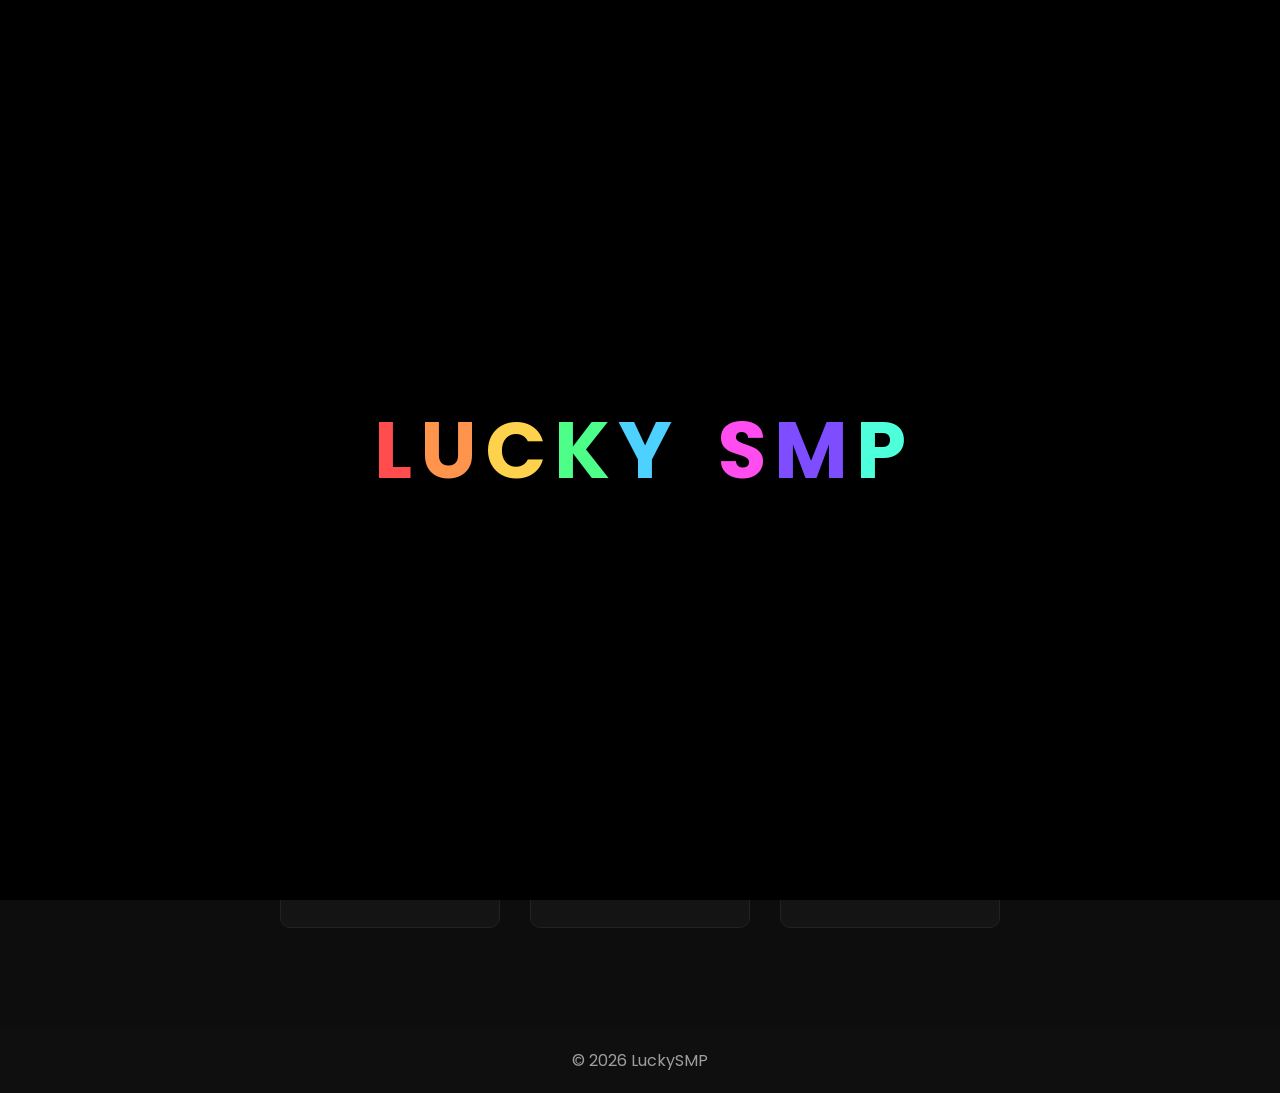
==== index.html @ eacc7da1 "Update index.html" ====
<!DOCTYPE html>
<html lang="en">
<head>
<meta charset="UTF-8">
<meta name="viewport" content="width=device-width, initial-scale=1.0">
<title>LuckySMP</title>

<style>

/* FONT */

@import url('https://fonts.googleapis.com/css2?family=Poppins:wght@400;700&display=swap');

*{
margin:0;
padding:0;
box-sizing:border-box;
font-family:'Poppins',sans-serif;
}

/* BODY */

body{
background:#0d0d0d;
color:white;
overflow-x:hidden;
}

/* INTRO SCREEN */

#intro{
position:fixed;
width:100%;
height:100vh;
background:#000;
display:flex;
justify-content:center;
align-items:center;
flex-direction:column;
z-index:9999;
}

/* TEXT STYLE */

.logo-text{
font-size:80px;
font-weight:700;
display:flex;
gap:8px;
}

.logo-text span{
display:inline-block;
animation:bounce 1.2s infinite;
}

/* COLORFUL LETTERS */

.logo-text span:nth-child(1){color:#ff4d4d; animation-delay:0s;}
.logo-text span:nth-child(2){color:#ff944d; animation-delay:0.1s;}
.logo-text span:nth-child(3){color:#ffd24d; animation-delay:0.2s;}
.logo-text span:nth-child(4){color:#4dff88; animation-delay:0.3s;}
.logo-text span:nth-child(5){color:#4dd2ff; animation-delay:0.4s;}

.logo-text span:nth-child(6){width:30px;}

.logo-text span:nth-child(7){color:#ff4df0; animation-delay:0.5s;}
.logo-text span:nth-child(8){color:#7d4dff; animation-delay:0.6s;}
.logo-text span:nth-child(9){color:#4dffda; animation-delay:0.7s;}

/* BOUNCE */

@keyframes bounce{
0%,100%{transform:translateY(0)}
50%{transform:translateY(-30px)}
}

/* OPEN ANIMATION */

.hide{
animation:openScreen 1.2s forwards;
}

@keyframes openScreen{
0%{transform:scaleY(1)}
100%{transform:scaleY(0); transform-origin:top;}
}

/* MAIN WEBSITE */

#main{
opacity:0;
animation:fadeIn 2s forwards;
animation-delay:3s;
}

/* FADE IN */

@keyframes fadeIn{
to{opacity:1}
}

/* HEADER */

header{
padding:30px;
font-size:40px;
font-weight:bold;
text-align:center;
background:#111;
border-bottom:1px solid #222;
}

/* HERO */

.hero{
text-align:center;
padding:120px 20px;
}

.hero h1{
font-size:60px;
margin-bottom:15px;
}

.hero p{
font-size:20px;
opacity:.8;
}

/* SERVER BOX */

.server{
margin-top:40px;
display:inline-block;
padding:20px 40px;
background:#1a1a1a;
border-radius:10px;
border:1px solid #333;
transition:.3s;
}

.server:hover{
transform:scale(1.08);
box-shadow:0 0 20px #00ffcc;
}

/* BUTTON */

.btn{
display:inline-block;
margin-top:30px;
padding:12px 28px;
background:#00ffcc;
color:black;
border-radius:6px;
text-decoration:none;
font-weight:bold;
transition:.3s;
}

.btn:hover{
background:white;
transform:scale(1.1);
}

/* GAMEMODES */

.gamemodes{
display:flex;
justify-content:center;
gap:30px;
flex-wrap:wrap;
margin-top:80px;
padding-bottom:100px;
}

.card{
background:#141414;
padding:30px;
width:220px;
border-radius:10px;
border:1px solid #222;
transition:.3s;
}

.card:hover{
transform:translateY(-10px);
box-shadow:0 0 20px #00ffcc;
}

footer{
text-align:center;
padding:20px;
background:#111;
opacity:.6;
}

</style>
</head>

<body>

<!-- INTRO ANIMATION -->

<div id="intro">

<div class="logo-text">
<span>L</span>
<span>U</span>
<span>C</span>
<span>K</span>
<span>Y</span>
<span> </span>
<span>S</span>
<span>M</span>
<span>P</span>
</div>

</div>

<!-- MAIN WEBSITE -->

<div id="main">

<header>LuckySMP</header>

<section class="hero">

<h1>Welcome to LuckySMP</h1>
<p>The Ultimate Minecraft Survival Experience</p>

<div class="server">
Server IP: <b>play.luckysmp.net</b>
</div>

<br>

<a href="#" class="btn">Join Discord</a>

</section>

<section class="gamemodes">

<div class="card">
<h3>Survival</h3>
<p>Classic survival with economy and custom features.</p>
</div>

<div class="card">
<h3>Lifesteal</h3>
<p>Kill players and steal their hearts.</p>
</div>

<div class="card">
<h3>Events</h3>
<p>Weekly events with exciting rewards.</p>
</div>

</section>

<footer>
© 2026 LuckySMP
</footer>

</div>

<script>

/* REMOVE INTRO AFTER 3s */

setTimeout(()=>{
document.getElementById("intro").classList.add("hide");
},2500);

</script>

</body>
</html>
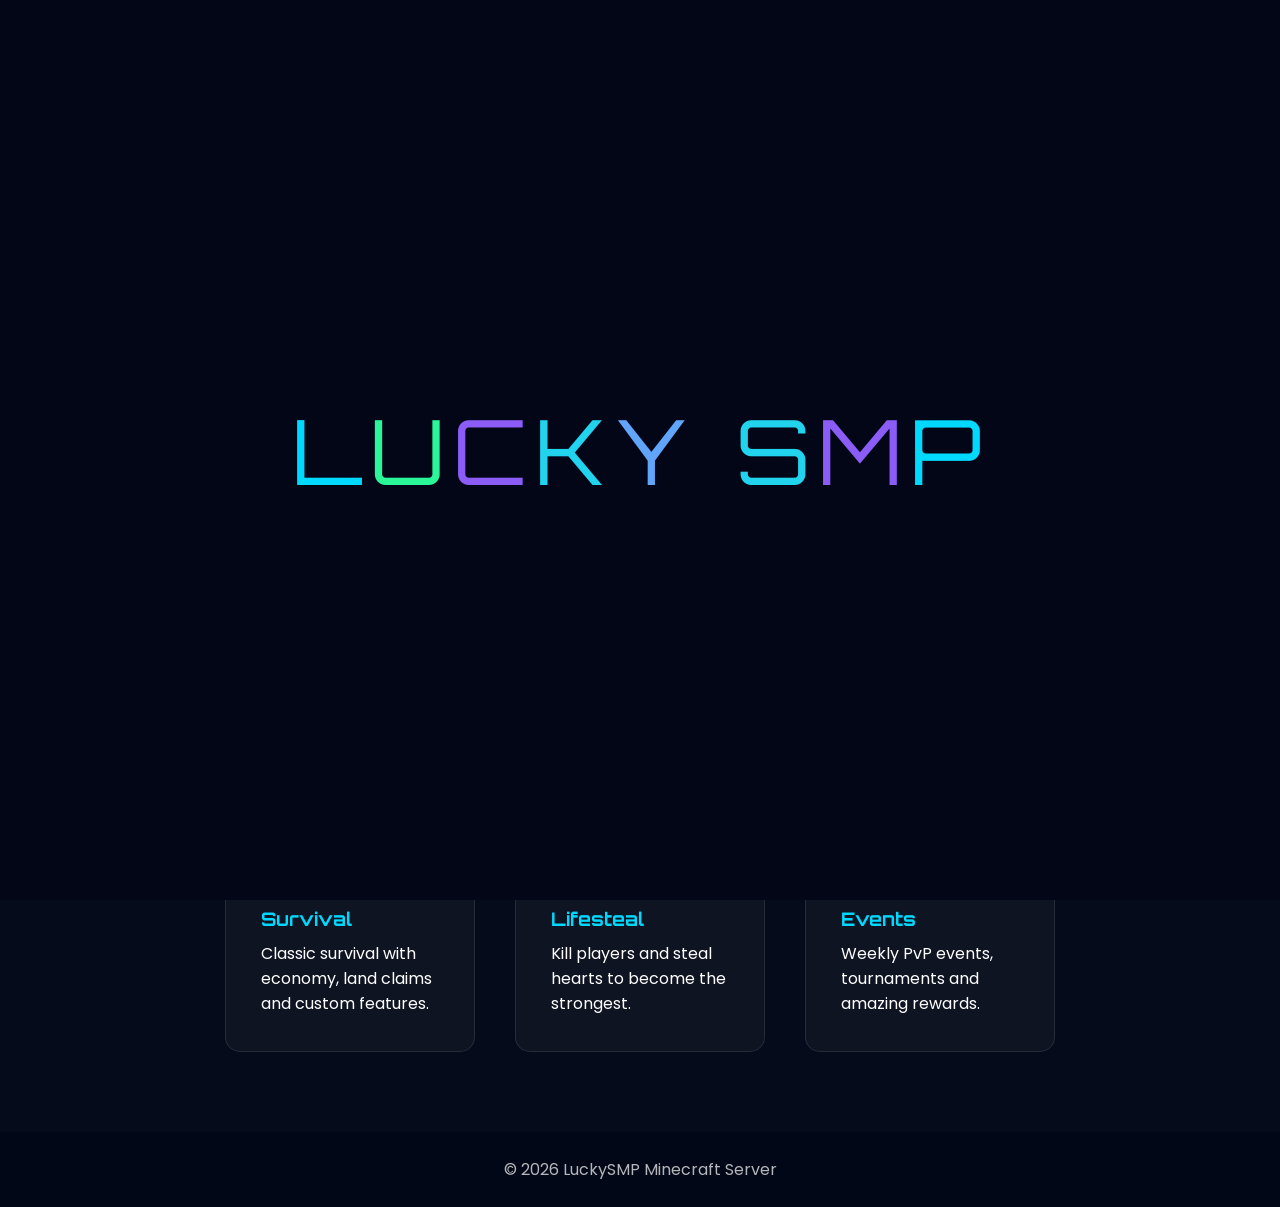
==== commit 6be89ec1: "Update index.html" ====
--- a/index.html
+++ b/index.html
@@ -3,27 +3,64 @@
 <head>
 <meta charset="UTF-8">
 <meta name="viewport" content="width=device-width, initial-scale=1.0">
-<title>LuckySMP</title>
+
+<title>LuckySMP | Minecraft Server</title>
+
+<link href="https://fonts.googleapis.com/css2?family=Orbitron:wght@400;700&family=Poppins:wght@300;500;700&display=swap" rel="stylesheet">
 
 <style>
 
-/* FONT */
-
-@import url('https://fonts.googleapis.com/css2?family=Poppins:wght@400;700&display=swap');
+/* RESET */
 
 *{
 margin:0;
 padding:0;
 box-sizing:border-box;
-font-family:'Poppins',sans-serif;
 }
 
 /* BODY */
 
 body{
-background:#0d0d0d;
+font-family:Poppins;
+background:#050b1a;
 color:white;
 overflow-x:hidden;
+}
+
+/* ANIMATED BACKGROUND */
+
+body::before{
+content:"";
+position:fixed;
+width:100%;
+height:100%;
+background:linear-gradient(45deg,#020617,#071133,#0a1f55,#020617);
+background-size:400% 400%;
+animation:bgmove 18s infinite linear;
+z-index:-2;
+}
+
+@keyframes bgmove{
+0%{background-position:0% 50%}
+50%{background-position:100% 50%}
+100%{background-position:0% 50%}
+}
+
+/* PARTICLES */
+
+.particle{
+position:fixed;
+width:3px;
+height:3px;
+background:#00d9ff;
+border-radius:50%;
+opacity:.5;
+animation:float 12s linear infinite;
+}
+
+@keyframes float{
+0%{transform:translateY(0)}
+100%{transform:translateY(-120vh)}
 }
 
 /* INTRO SCREEN */
@@ -32,130 +69,153 @@
 position:fixed;
 width:100%;
 height:100vh;
-background:#000;
-display:flex;
+background:#020617;
+display:flex;
+align-items:center;
+justify-content:center;
+flex-direction:column;
+z-index:999;
+}
+
+.logo{
+font-family:Orbitron;
+font-size:90px;
+letter-spacing:8px;
+display:flex;
+}
+
+.logo span{
+display:inline-block;
+animation:bounce 1s infinite alternate;
+}
+
+/* COLORFUL TEXT */
+
+.logo span:nth-child(1){color:#00d9ff}
+.logo span:nth-child(2){color:#2af598}
+.logo span:nth-child(3){color:#8b5cf6}
+.logo span:nth-child(4){color:#22d3ee}
+.logo span:nth-child(5){color:#60a5fa}
+.logo span:nth-child(6){margin:0 20px}
+.logo span:nth-child(7){color:#22d3ee}
+.logo span:nth-child(8){color:#8b5cf6}
+.logo span:nth-child(9){color:#00d9ff}
+
+@keyframes bounce{
+0%{transform:translateY(0)}
+100%{transform:translateY(-35px)}
+}
+
+/* INTRO EXIT */
+
+.hide{
+animation:open 1.5s forwards;
+}
+
+@keyframes open{
+to{
+transform:translateY(-100%);
+opacity:0;
+}
+}
+
+/* MAIN SITE */
+
+#site{
+opacity:0;
+animation:fadein 2s forwards;
+animation-delay:3s;
+}
+
+@keyframes fadein{
+to{opacity:1}
+}
+
+/* NAVBAR */
+
+nav{
+display:flex;
+justify-content:space-between;
+padding:20px 10%;
+background:rgba(10,20,50,.5);
+backdrop-filter:blur(10px);
+border-bottom:1px solid rgba(255,255,255,.1);
+}
+
+nav h1{
+font-family:Orbitron;
+color:#00d9ff;
+}
+
+nav a{
+color:white;
+margin-left:20px;
+text-decoration:none;
+transition:.3s;
+}
+
+nav a:hover{
+color:#00d9ff;
+}
+
+/* HERO */
+
+.hero{
+height:80vh;
+display:flex;
+flex-direction:column;
 justify-content:center;
 align-items:center;
-flex-direction:column;
-z-index:9999;
-}
-
-/* TEXT STYLE */
-
-.logo-text{
-font-size:80px;
-font-weight:700;
-display:flex;
-gap:8px;
-}
-
-.logo-text span{
-display:inline-block;
-animation:bounce 1.2s infinite;
-}
-
-/* COLORFUL LETTERS */
-
-.logo-text span:nth-child(1){color:#ff4d4d; animation-delay:0s;}
-.logo-text span:nth-child(2){color:#ff944d; animation-delay:0.1s;}
-.logo-text span:nth-child(3){color:#ffd24d; animation-delay:0.2s;}
-.logo-text span:nth-child(4){color:#4dff88; animation-delay:0.3s;}
-.logo-text span:nth-child(5){color:#4dd2ff; animation-delay:0.4s;}
-
-.logo-text span:nth-child(6){width:30px;}
-
-.logo-text span:nth-child(7){color:#ff4df0; animation-delay:0.5s;}
-.logo-text span:nth-child(8){color:#7d4dff; animation-delay:0.6s;}
-.logo-text span:nth-child(9){color:#4dffda; animation-delay:0.7s;}
-
-/* BOUNCE */
-
-@keyframes bounce{
-0%,100%{transform:translateY(0)}
-50%{transform:translateY(-30px)}
-}
-
-/* OPEN ANIMATION */
-
-.hide{
-animation:openScreen 1.2s forwards;
-}
-
-@keyframes openScreen{
-0%{transform:scaleY(1)}
-100%{transform:scaleY(0); transform-origin:top;}
-}
-
-/* MAIN WEBSITE */
-
-#main{
-opacity:0;
-animation:fadeIn 2s forwards;
-animation-delay:3s;
-}
-
-/* FADE IN */
-
-@keyframes fadeIn{
-to{opacity:1}
-}
-
-/* HEADER */
-
-header{
-padding:30px;
-font-size:40px;
-font-weight:bold;
 text-align:center;
-background:#111;
-border-bottom:1px solid #222;
-}
-
-/* HERO */
-
-.hero{
-text-align:center;
-padding:120px 20px;
-}
-
-.hero h1{
-font-size:60px;
-margin-bottom:15px;
+}
+
+.hero h2{
+font-size:65px;
+font-family:Orbitron;
+background:linear-gradient(90deg,#00d9ff,#60a5fa,#8b5cf6);
+-webkit-background-clip:text;
+color:transparent;
+animation:shine 6s infinite linear;
+}
+
+@keyframes shine{
+0%{background-position:0%}
+100%{background-position:200%}
 }
 
 .hero p{
+opacity:.8;
+margin-top:10px;
 font-size:20px;
-opacity:.8;
 }
 
 /* SERVER BOX */
 
 .server{
 margin-top:40px;
+padding:20px 40px;
+background:rgba(255,255,255,.05);
+border-radius:12px;
+border:1px solid rgba(255,255,255,.1);
+transition:.3s;
+}
+
+.server:hover{
+transform:scale(1.1);
+box-shadow:0 0 30px #00d9ff;
+}
+
+/* BUTTON */
+
+.btn{
+margin-top:30px;
 display:inline-block;
-padding:20px 40px;
-background:#1a1a1a;
-border-radius:10px;
-border:1px solid #333;
-transition:.3s;
-}
-
-.server:hover{
-transform:scale(1.08);
-box-shadow:0 0 20px #00ffcc;
-}
-
-/* BUTTON */
-
-.btn{
-display:inline-block;
-margin-top:30px;
-padding:12px 28px;
-background:#00ffcc;
-color:black;
-border-radius:6px;
+padding:14px 35px;
+background:#00d9ff;
+color:#020617;
+border-radius:8px;
+font-weight:bold;
 text-decoration:none;
-font-weight:bold;
 transition:.3s;
 }
 
@@ -169,31 +229,38 @@
 .gamemodes{
 display:flex;
 justify-content:center;
-gap:30px;
+gap:40px;
 flex-wrap:wrap;
-margin-top:80px;
-padding-bottom:100px;
+padding:80px 10%;
 }
 
 .card{
-background:#141414;
-padding:30px;
-width:220px;
-border-radius:10px;
-border:1px solid #222;
-transition:.3s;
+background:rgba(255,255,255,.04);
+padding:35px;
+width:250px;
+border-radius:15px;
+border:1px solid rgba(255,255,255,.1);
+transition:.4s;
 }
 
 .card:hover{
-transform:translateY(-10px);
-box-shadow:0 0 20px #00ffcc;
-}
+transform:translateY(-12px) scale(1.05);
+box-shadow:0 0 25px #00d9ff;
+}
+
+.card h3{
+font-family:Orbitron;
+margin-bottom:10px;
+color:#00d9ff;
+}
+
+/* FOOTER */
 
 footer{
 text-align:center;
-padding:20px;
-background:#111;
-opacity:.6;
+padding:25px;
+background:#020617;
+opacity:.7;
 }
 
 </style>
@@ -201,11 +268,11 @@
 
 <body>
 
-<!-- INTRO ANIMATION -->
+<!-- INTRO -->
 
 <div id="intro">
 
-<div class="logo-text">
+<div class="logo">
 <span>L</span>
 <span>U</span>
 <span>C</span>
@@ -219,24 +286,31 @@
 
 </div>
 
-<!-- MAIN WEBSITE -->
-
-<div id="main">
-
-<header>LuckySMP</header>
+<!-- SITE -->
+
+<div id="site">
+
+<nav>
+<h1>LuckySMP</h1>
+
+<div>
+<a href="#">Home</a>
+<a href="#">Store</a>
+<a href="#">Discord</a>
+</div>
+</nav>
 
 <section class="hero">
 
-<h1>Welcome to LuckySMP</h1>
+<h2>LuckySMP Network</h2>
+
 <p>The Ultimate Minecraft Survival Experience</p>
 
 <div class="server">
 Server IP: <b>play.luckysmp.net</b>
 </div>
 
-<br>
-
-<a href="#" class="btn">Join Discord</a>
+<a class="btn" href="#">Join Discord</a>
 
 </section>
 
@@ -244,35 +318,50 @@
 
 <div class="card">
 <h3>Survival</h3>
-<p>Classic survival with economy and custom features.</p>
+<p>Classic survival with economy, land claims and custom features.</p>
 </div>
 
 <div class="card">
 <h3>Lifesteal</h3>
-<p>Kill players and steal their hearts.</p>
+<p>Kill players and steal hearts to become the strongest.</p>
 </div>
 
 <div class="card">
 <h3>Events</h3>
-<p>Weekly events with exciting rewards.</p>
+<p>Weekly PvP events, tournaments and amazing rewards.</p>
 </div>
 
 </section>
 
 <footer>
-© 2026 LuckySMP
+© 2026 LuckySMP Minecraft Server
 </footer>
 
 </div>
 
 <script>
 
-/* REMOVE INTRO AFTER 3s */
+/* INTRO REMOVE */
 
 setTimeout(()=>{
 document.getElementById("intro").classList.add("hide");
 },2500);
 
+/* PARTICLES */
+
+for(let i=0;i<60;i++){
+
+let p=document.createElement("div");
+p.classList.add("particle");
+
+p.style.left=Math.random()*100+"vw";
+p.style.top=Math.random()*100+"vh";
+p.style.animationDuration=(Math.random()*10+8)+"s";
+
+document.body.appendChild(p);
+
+}
+
 </script>
 
 </body>
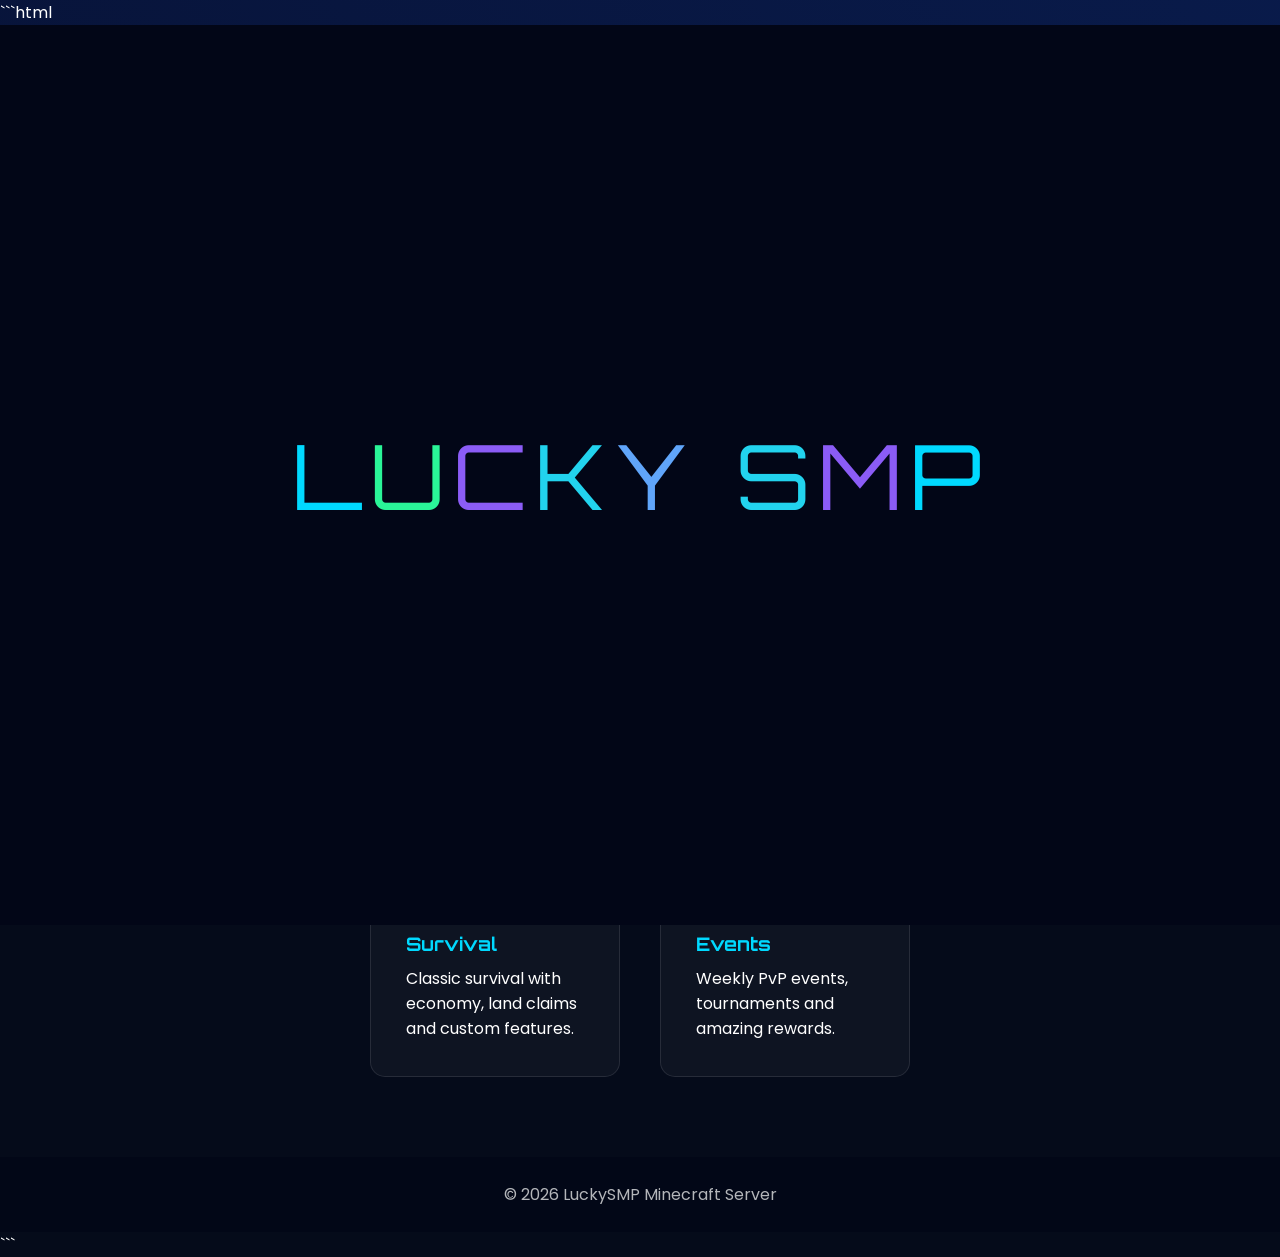
==== commit 34e8be3b: "Enhance index.html with IP copy feature and updates Updated the HTML structure and added functionali" ====
--- a/index.html
+++ b/index.html
@@ -1,3 +1,4 @@
+```html
 <!DOCTYPE html>
 <html lang="en">
 <head>
@@ -175,12 +176,6 @@
 background:linear-gradient(90deg,#00d9ff,#60a5fa,#8b5cf6);
 -webkit-background-clip:text;
 color:transparent;
-animation:shine 6s infinite linear;
-}
-
-@keyframes shine{
-0%{background-position:0%}
-100%{background-position:200%}
 }
 
 .hero p{
@@ -198,11 +193,21 @@
 border-radius:12px;
 border:1px solid rgba(255,255,255,.1);
 transition:.3s;
+cursor:pointer;
 }
 
 .server:hover{
 transform:scale(1.1);
 box-shadow:0 0 30px #00d9ff;
+}
+
+/* COPY TEXT */
+
+.copymsg{
+margin-top:10px;
+font-size:14px;
+color:#00d9ff;
+display:none;
 }
 
 /* BUTTON */
@@ -294,23 +299,25 @@
 <h1>LuckySMP</h1>
 
 <div>
-<a href="#">Home</a>
-<a href="#">Store</a>
-<a href="#">Discord</a>
+<a href="/">Home</a>
+<a href="/store">Store</a>
+<a href="https://discord.gg/ueadhWTNVW" target="_blank">Discord</a>
 </div>
 </nav>
 
 <section class="hero">
 
-<h2>LuckySMP Network</h2>
+<h2>Lucky SMP</h2>
 
 <p>The Ultimate Minecraft Survival Experience</p>
 
-<div class="server">
-Server IP: <b>play.luckysmp.net</b>
-</div>
-
-<a class="btn" href="#">Join Discord</a>
+<div class="server" onclick="copyIP()">
+Server IP: <b>play.luckysmp.dpdns.org</b>
+</div>
+
+<div class="copymsg" id="copied">Copied to clipboard!</div>
+
+<a class="btn" href="https://discord.gg/ueadhWTNVW" target="_blank">Join Discord</a>
 
 </section>
 
@@ -322,11 +329,6 @@
 </div>
 
 <div class="card">
-<h3>Lifesteal</h3>
-<p>Kill players and steal hearts to become the strongest.</p>
-</div>
-
-<div class="card">
 <h3>Events</h3>
 <p>Weekly PvP events, tournaments and amazing rewards.</p>
 </div>
@@ -347,6 +349,21 @@
 document.getElementById("intro").classList.add("hide");
 },2500);
 
+/* COPY IP */
+
+function copyIP(){
+
+navigator.clipboard.writeText("play.luckysmp.dpdns.org");
+
+let msg=document.getElementById("copied");
+msg.style.display="block";
+
+setTimeout(()=>{
+msg.style.display="none";
+},2000);
+
+}
+
 /* PARTICLES */
 
 for(let i=0;i<60;i++){
@@ -366,3 +383,4 @@
 
 </body>
 </html>
+```
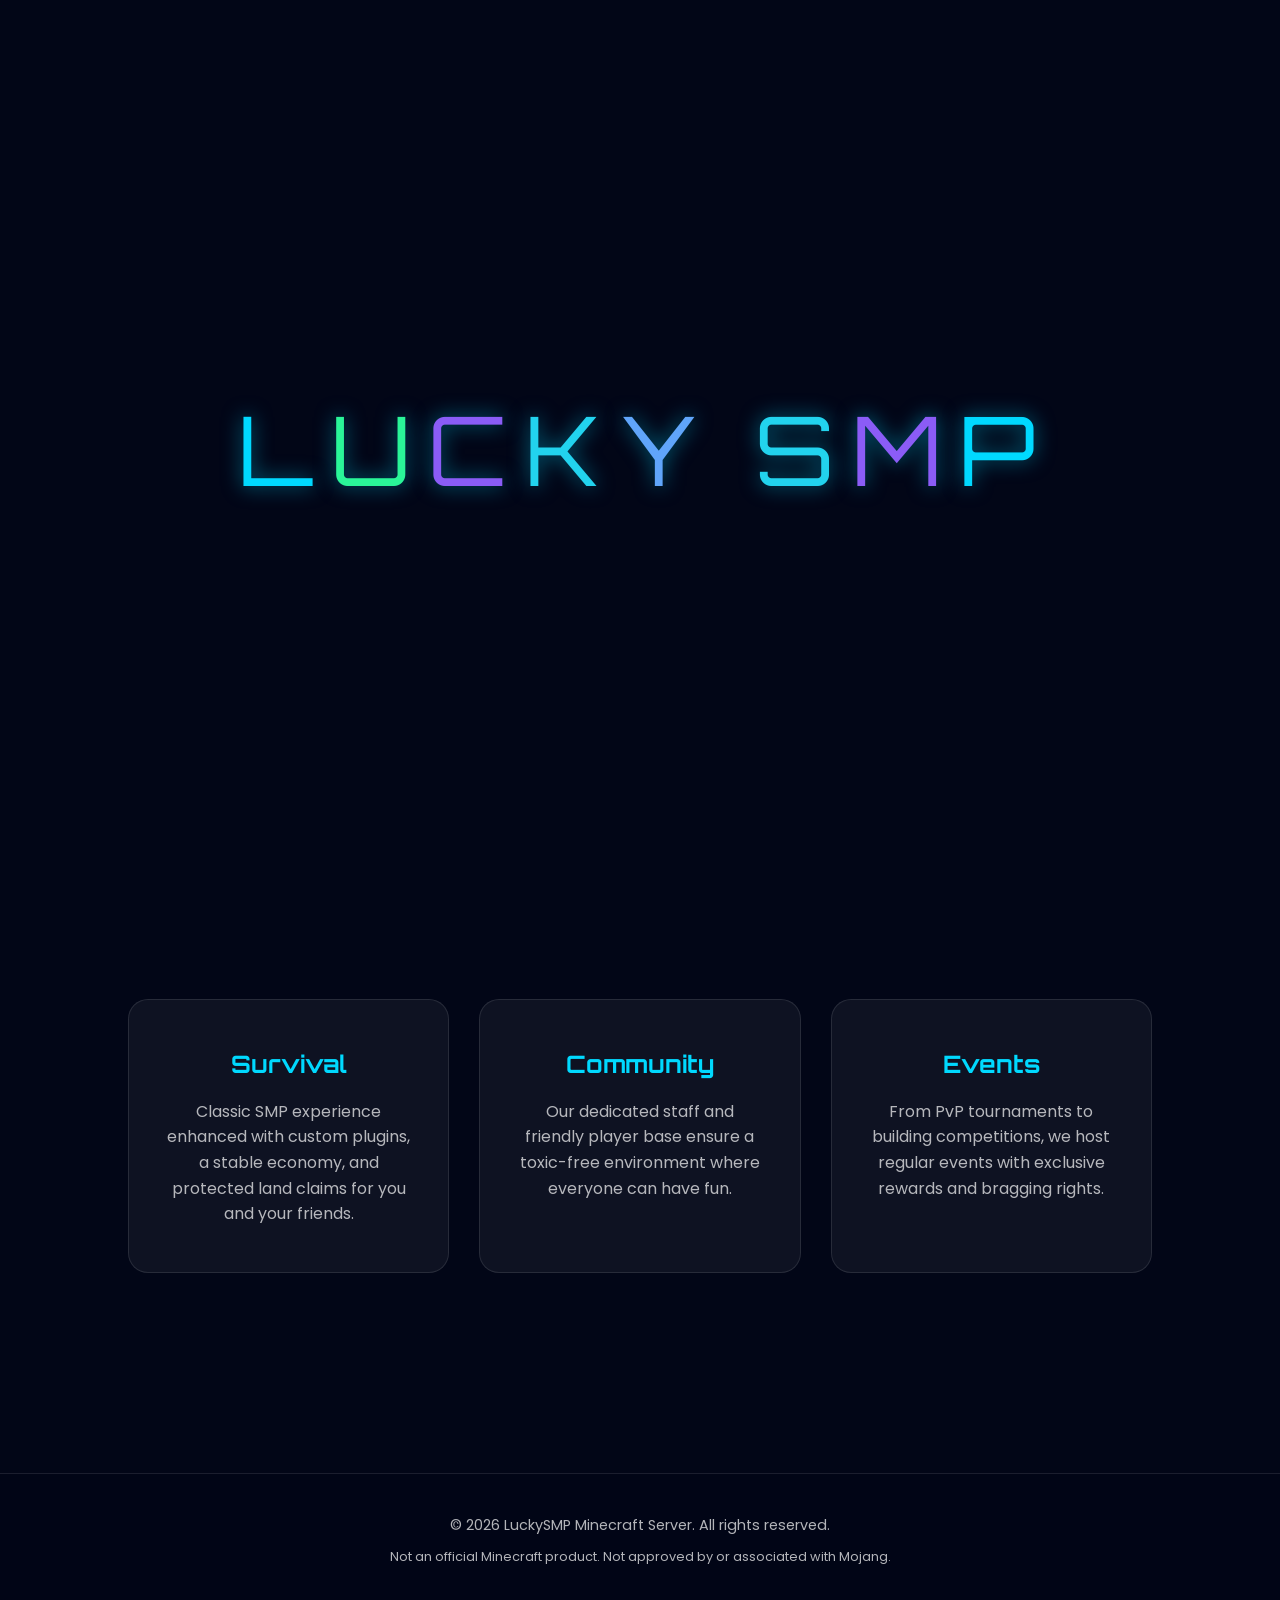
==== commit 895dd90a: "Refactor pages: add CSS/JS and modernize layout Extract inline styles into a new style.css with CSS " ====
--- a/index.html
+++ b/index.html
@@ -1,386 +1,223 @@
-```html
 <!DOCTYPE html>
 <html lang="en">
 <head>
-<meta charset="UTF-8">
-<meta name="viewport" content="width=device-width, initial-scale=1.0">
-
-<title>LuckySMP | Minecraft Server</title>
-
-<link href="https://fonts.googleapis.com/css2?family=Orbitron:wght@400;700&family=Poppins:wght@300;500;700&display=swap" rel="stylesheet">
-
-<style>
-
-/* RESET */
-
-*{
-margin:0;
-padding:0;
-box-sizing:border-box;
-}
-
-/* BODY */
-
-body{
-font-family:Poppins;
-background:#050b1a;
-color:white;
-overflow-x:hidden;
-}
-
-/* ANIMATED BACKGROUND */
-
-body::before{
-content:"";
-position:fixed;
-width:100%;
-height:100%;
-background:linear-gradient(45deg,#020617,#071133,#0a1f55,#020617);
-background-size:400% 400%;
-animation:bgmove 18s infinite linear;
-z-index:-2;
-}
-
-@keyframes bgmove{
-0%{background-position:0% 50%}
-50%{background-position:100% 50%}
-100%{background-position:0% 50%}
-}
-
-/* PARTICLES */
-
-.particle{
-position:fixed;
-width:3px;
-height:3px;
-background:#00d9ff;
-border-radius:50%;
-opacity:.5;
-animation:float 12s linear infinite;
-}
-
-@keyframes float{
-0%{transform:translateY(0)}
-100%{transform:translateY(-120vh)}
-}
-
-/* INTRO SCREEN */
-
-#intro{
-position:fixed;
-width:100%;
-height:100vh;
-background:#020617;
-display:flex;
-align-items:center;
-justify-content:center;
-flex-direction:column;
-z-index:999;
-}
-
-.logo{
-font-family:Orbitron;
-font-size:90px;
-letter-spacing:8px;
-display:flex;
-}
-
-.logo span{
-display:inline-block;
-animation:bounce 1s infinite alternate;
-}
-
-/* COLORFUL TEXT */
-
-.logo span:nth-child(1){color:#00d9ff}
-.logo span:nth-child(2){color:#2af598}
-.logo span:nth-child(3){color:#8b5cf6}
-.logo span:nth-child(4){color:#22d3ee}
-.logo span:nth-child(5){color:#60a5fa}
-.logo span:nth-child(6){margin:0 20px}
-.logo span:nth-child(7){color:#22d3ee}
-.logo span:nth-child(8){color:#8b5cf6}
-.logo span:nth-child(9){color:#00d9ff}
-
-@keyframes bounce{
-0%{transform:translateY(0)}
-100%{transform:translateY(-35px)}
-}
-
-/* INTRO EXIT */
-
-.hide{
-animation:open 1.5s forwards;
-}
-
-@keyframes open{
-to{
-transform:translateY(-100%);
-opacity:0;
-}
-}
-
-/* MAIN SITE */
-
-#site{
-opacity:0;
-animation:fadein 2s forwards;
-animation-delay:3s;
-}
-
-@keyframes fadein{
-to{opacity:1}
-}
-
-/* NAVBAR */
-
-nav{
-display:flex;
-justify-content:space-between;
-padding:20px 10%;
-background:rgba(10,20,50,.5);
-backdrop-filter:blur(10px);
-border-bottom:1px solid rgba(255,255,255,.1);
-}
-
-nav h1{
-font-family:Orbitron;
-color:#00d9ff;
-}
-
-nav a{
-color:white;
-margin-left:20px;
-text-decoration:none;
-transition:.3s;
-}
-
-nav a:hover{
-color:#00d9ff;
-}
-
-/* HERO */
-
-.hero{
-height:80vh;
-display:flex;
-flex-direction:column;
-justify-content:center;
-align-items:center;
-text-align:center;
-}
-
-.hero h2{
-font-size:65px;
-font-family:Orbitron;
-background:linear-gradient(90deg,#00d9ff,#60a5fa,#8b5cf6);
--webkit-background-clip:text;
-color:transparent;
-}
-
-.hero p{
-opacity:.8;
-margin-top:10px;
-font-size:20px;
-}
-
-/* SERVER BOX */
-
-.server{
-margin-top:40px;
-padding:20px 40px;
-background:rgba(255,255,255,.05);
-border-radius:12px;
-border:1px solid rgba(255,255,255,.1);
-transition:.3s;
-cursor:pointer;
-}
-
-.server:hover{
-transform:scale(1.1);
-box-shadow:0 0 30px #00d9ff;
-}
-
-/* COPY TEXT */
-
-.copymsg{
-margin-top:10px;
-font-size:14px;
-color:#00d9ff;
-display:none;
-}
-
-/* BUTTON */
-
-.btn{
-margin-top:30px;
-display:inline-block;
-padding:14px 35px;
-background:#00d9ff;
-color:#020617;
-border-radius:8px;
-font-weight:bold;
-text-decoration:none;
-transition:.3s;
-}
-
-.btn:hover{
-background:white;
-transform:scale(1.1);
-}
-
-/* GAMEMODES */
-
-.gamemodes{
-display:flex;
-justify-content:center;
-gap:40px;
-flex-wrap:wrap;
-padding:80px 10%;
-}
-
-.card{
-background:rgba(255,255,255,.04);
-padding:35px;
-width:250px;
-border-radius:15px;
-border:1px solid rgba(255,255,255,.1);
-transition:.4s;
-}
-
-.card:hover{
-transform:translateY(-12px) scale(1.05);
-box-shadow:0 0 25px #00d9ff;
-}
-
-.card h3{
-font-family:Orbitron;
-margin-bottom:10px;
-color:#00d9ff;
-}
-
-/* FOOTER */
-
-footer{
-text-align:center;
-padding:25px;
-background:#020617;
-opacity:.7;
-}
-
-</style>
+    <meta charset="UTF-8">
+    <meta name="viewport" content="width=device-width, initial-scale=1.0">
+    <title>LuckySMP | Ultimate Minecraft Experience</title>
+    <link href="https://fonts.googleapis.com/css2?family=Orbitron:wght@400;700&family=Poppins:wght@300;500;700&display=swap" rel="stylesheet">
+    <link rel="stylesheet" href="style.css">
+    <style>
+        /* Intro Screen */
+        #intro {
+            position: fixed;
+            width: 100%;
+            height: 100vh;
+            background: #020617;
+            display: flex;
+            align-items: center;
+            justify-content: center;
+            flex-direction: column;
+            z-index: 999;
+        }
+
+        .logo-container {
+            font-family: 'Orbitron', sans-serif;
+            font-size: clamp(2rem, 10vw, 6rem);
+            letter-spacing: 8px;
+            display: flex;
+            gap: 10px;
+        }
+
+        .logo-container span {
+            display: inline-block;
+            animation: bounce 1.2s infinite alternate cubic-bezier(0.455, 0.03, 0.515, 0.955);
+            text-shadow: 0 0 20px rgba(0, 217, 255, 0.5);
+        }
+
+        /* Rainbow text effect */
+        .logo-container span:nth-child(1) { color: #00d9ff; animation-delay: 0.1s; }
+        .logo-container span:nth-child(2) { color: #2af598; animation-delay: 0.2s; }
+        .logo-container span:nth-child(3) { color: #8b5cf6; animation-delay: 0.3s; }
+        .logo-container span:nth-child(4) { color: #22d3ee; animation-delay: 0.4s; }
+        .logo-container span:nth-child(5) { color: #60a5fa; animation-delay: 0.5s; }
+        .logo-container span:nth-child(6) { margin: 0 15px; } /* Space */
+        .logo-container span:nth-child(7) { color: #22d3ee; animation-delay: 0.6s; }
+        .logo-container span:nth-child(8) { color: #8b5cf6; animation-delay: 0.7s; }
+        .logo-container span:nth-child(9) { color: #00d9ff; animation-delay: 0.8s; }
+
+        @keyframes bounce {
+            0% { transform: translateY(0); }
+            100% { transform: translateY(-30px); }
+        }
+
+        .hide {
+            animation: open 1s forwards cubic-bezier(0.77, 0, 0.175, 1);
+        }
+
+        @keyframes open {
+            to { transform: translateY(-100%); opacity: 0; }
+        }
+
+        /* Hero Section */
+        #site {
+            opacity: 0;
+            animation: fadein 1.5s forwards;
+            animation-delay: 3s;
+        }
+
+        @keyframes fadein { to { opacity: 1; } }
+
+        .hero {
+            height: calc(100vh - 80px);
+            display: flex;
+            flex-direction: column;
+            justify-content: center;
+            align-items: center;
+            text-align: center;
+            padding: 0 20px;
+        }
+
+        .hero h2 {
+            font-size: clamp(2.5rem, 8vw, 5.5rem);
+            font-family: 'Orbitron', sans-serif;
+            background: linear-gradient(90deg, #00d9ff, #60a5fa, #8b5cf6, #2af598);
+            background-size: 300% 300%;
+            animation: gradient-move 5s infinite linear;
+            -webkit-background-clip: text;
+            -webkit-text-fill-color: transparent;
+            margin-bottom: 20px;
+            filter: drop-shadow(0 0 15px rgba(0, 217, 255, 0.2));
+        }
+
+        @keyframes gradient-move {
+            0% { background-position: 0% 50%; }
+            50% { background-position: 100% 50%; }
+            100% { background-position: 0% 50%; }
+        }
+
+        .hero p {
+            color: var(--text-dim);
+            font-size: clamp(1rem, 3vw, 1.4rem);
+            max-width: 600px;
+            margin-bottom: 40px;
+        }
+
+        .server-ip {
+            background: var(--bg-card);
+            padding: 18px 45px;
+            border-radius: 100px;
+            border: 1px solid var(--border);
+            cursor: pointer;
+            transition: all 0.3s ease;
+            font-family: 'Orbitron', sans-serif;
+            font-size: 1.1rem;
+            letter-spacing: 1px;
+            margin-bottom: 20px;
+            box-shadow: 0 0 20px rgba(0, 0, 0, 0.2);
+        }
+
+        .server-ip:hover {
+            transform: scale(1.05);
+            border-color: var(--primary);
+            box-shadow: 0 0 30px rgba(0, 217, 255, 0.2);
+            background: rgba(255, 255, 255, 0.08);
+        }
+
+        .server-ip b { color: var(--primary); }
+
+        .copymsg {
+            font-size: 0.9rem;
+            color: var(--accent);
+            opacity: 0;
+            transition: opacity 0.3s ease;
+            margin-bottom: 20px;
+        }
+
+        /* Features Section */
+        .features {
+            display: grid;
+            grid-template-columns: repeat(auto-fit, minmax(300px, 1fr));
+            gap: 30px;
+            padding: 100px 10%;
+        }
+
+        .feature-card {
+            padding: 45px 35px;
+            text-align: center;
+        }
+
+        .feature-card h3 {
+            font-family: 'Orbitron', sans-serif;
+            margin-bottom: 15px;
+            color: var(--primary);
+            font-size: 1.5rem;
+        }
+
+        .feature-card p {
+            color: var(--text-dim);
+        }
+    </style>
 </head>
-
 <body>
-
-<!-- INTRO -->
-
-<div id="intro">
-
-<div class="logo">
-<span>L</span>
-<span>U</span>
-<span>C</span>
-<span>K</span>
-<span>Y</span>
-<span> </span>
-<span>S</span>
-<span>M</span>
-<span>P</span>
-</div>
-
-</div>
-
-<!-- SITE -->
-
-<div id="site">
-
-<nav>
-<h1>LuckySMP</h1>
-
-<div>
-<a href="/">Home</a>
-<a href="/store">Store</a>
-<a href="https://discord.gg/ueadhWTNVW" target="_blank">Discord</a>
-</div>
-</nav>
-
-<section class="hero">
-
-<h2>Lucky SMP</h2>
-
-<p>The Ultimate Minecraft Survival Experience</p>
-
-<div class="server" onclick="copyIP()">
-Server IP: <b>play.luckysmp.dpdns.org</b>
-</div>
-
-<div class="copymsg" id="copied">Copied to clipboard!</div>
-
-<a class="btn" href="https://discord.gg/ueadhWTNVW" target="_blank">Join Discord</a>
-
-</section>
-
-<section class="gamemodes">
-
-<div class="card">
-<h3>Survival</h3>
-<p>Classic survival with economy, land claims and custom features.</p>
-</div>
-
-<div class="card">
-<h3>Events</h3>
-<p>Weekly PvP events, tournaments and amazing rewards.</p>
-</div>
-
-</section>
-
-<footer>
-© 2026 LuckySMP Minecraft Server
-</footer>
-
-</div>
-
-<script>
-
-/* INTRO REMOVE */
-
-setTimeout(()=>{
-document.getElementById("intro").classList.add("hide");
-},2500);
-
-/* COPY IP */
-
-function copyIP(){
-
-navigator.clipboard.writeText("play.luckysmp.dpdns.org");
-
-let msg=document.getElementById("copied");
-msg.style.display="block";
-
-setTimeout(()=>{
-msg.style.display="none";
-},2000);
-
-}
-
-/* PARTICLES */
-
-for(let i=0;i<60;i++){
-
-let p=document.createElement("div");
-p.classList.add("particle");
-
-p.style.left=Math.random()*100+"vw";
-p.style.top=Math.random()*100+"vh";
-p.style.animationDuration=(Math.random()*10+8)+"s";
-
-document.body.appendChild(p);
-
-}
-
-</script>
-
+    <div class="bg-glow"></div>
+
+    <!-- Intro -->
+    <div id="intro">
+        <div class="logo-container">
+            <span>L</span><span>U</span><span>C</span><span>K</span><span>Y</span>
+            <span> </span>
+            <span>S</span><span>M</span><span>P</span>
+        </div>
+    </div>
+
+    <!-- Main Site -->
+    <div id="site">
+        <nav>
+            <h1>LuckySMP</h1>
+            <div class="nav-links">
+                <a href="/">Home</a>
+                <a href="store.html">Store</a>
+                <a href="https://discord.gg/ueadhWTNVW" target="_blank">Discord</a>
+            </div>
+        </nav>
+
+        <main>
+            <section class="hero">
+                <h2>LUCKY SMP</h2>
+                <p>Experience the next level of Minecraft Survival. Custom economy, weekly events, and a vibrant community await.</p>
+                
+                <div class="server-ip" onclick="copyIP('play.luckysmp.dpdns.org')">
+                    SERVER IP: <b>play.luckysmp.dpdns.org</b>
+                </div>
+                <div class="copymsg" id="copied">Copied to clipboard!</div>
+
+                <a class="btn" href="https://discord.gg/ueadhWTNVW" target="_blank">Join Community</a>
+            </section>
+
+            <section class="features">
+                <div class="card feature-card">
+                    <h3>Survival</h3>
+                    <p>Classic SMP experience enhanced with custom plugins, a stable economy, and protected land claims for you and your friends.</p>
+                </div>
+
+                <div class="card feature-card">
+                    <h3>Community</h3>
+                    <p>Our dedicated staff and friendly player base ensure a toxic-free environment where everyone can have fun.</p>
+                </div>
+
+                <div class="card feature-card">
+                    <h3>Events</h3>
+                    <p>From PvP tournaments to building competitions, we host regular events with exclusive rewards and bragging rights.</p>
+                </div>
+            </section>
+        </main>
+
+        <footer>
+            <p>&copy; 2026 LuckySMP Minecraft Server. All rights reserved.</p>
+            <p style="margin-top: 10px; font-size: 0.8rem;">Not an official Minecraft product. Not approved by or associated with Mojang.</p>
+        </footer>
+    </div>
+
+    <script src="script.js"></script>
 </body>
 </html>
-```
--- a/style.css
+++ b/style.css
@@ -0,0 +1,183 @@
+:root {
+    --primary: #00d9ff;
+    --secondary: #8b5cf6;
+    --accent: #2af598;
+    --bg-dark: #020617;
+    --bg-card: rgba(255, 255, 255, 0.05);
+    --border: rgba(255, 255, 255, 0.1);
+    --text-main: #ffffff;
+    --text-dim: rgba(255, 255, 255, 0.7);
+}
+
+* {
+    margin: 0;
+    padding: 0;
+    box-sizing: border-box;
+}
+
+body {
+    font-family: 'Poppins', sans-serif;
+    background: var(--bg-dark);
+    color: var(--text-main);
+    overflow-x: hidden;
+    line-height: 1.6;
+}
+
+/* Animated Background */
+body::before {
+    content: "";
+    position: fixed;
+    top: 0;
+    left: 0;
+    width: 100%;
+    height: 100%;
+    background: radial-gradient(circle at 50% 50%, #0a1f55 0%, #020617 100%);
+    z-index: -2;
+}
+
+.bg-glow {
+    position: fixed;
+    top: 0;
+    left: 0;
+    width: 100%;
+    height: 100%;
+    background: linear-gradient(45deg, transparent, rgba(0, 217, 255, 0.03), transparent);
+    background-size: 400% 400%;
+    animation: bgmove 15s infinite ease-in-out;
+    z-index: -1;
+}
+
+@keyframes bgmove {
+    0% { background-position: 0% 50%; }
+    50% { background-position: 100% 50%; }
+    100% { background-position: 0% 50%; }
+}
+
+/* Particles */
+.particle {
+    position: fixed;
+    width: 2px;
+    height: 2px;
+    background: var(--primary);
+    border-radius: 50%;
+    pointer-events: none;
+    z-index: -1;
+    opacity: 0.3;
+}
+
+/* Navbar */
+nav {
+    display: flex;
+    justify-content: space-between;
+    align-items: center;
+    padding: 20px 8%;
+    background: rgba(2, 6, 23, 0.8);
+    backdrop-filter: blur(12px);
+    -webkit-backdrop-filter: blur(12px);
+    border-bottom: 1px solid var(--border);
+    position: sticky;
+    top: 0;
+    z-index: 100;
+}
+
+nav h1 {
+    font-family: 'Orbitron', sans-serif;
+    font-size: 1.5rem;
+    background: linear-gradient(90deg, var(--primary), var(--secondary));
+    -webkit-background-clip: text;
+    -webkit-text-fill-color: transparent;
+    letter-spacing: 2px;
+}
+
+.nav-links {
+    display: flex;
+    gap: 30px;
+}
+
+nav a {
+    color: var(--text-main);
+    text-decoration: none;
+    font-weight: 500;
+    font-size: 0.9rem;
+    transition: all 0.3s ease;
+    position: relative;
+}
+
+nav a::after {
+    content: '';
+    position: absolute;
+    bottom: -5px;
+    left: 0;
+    width: 0;
+    height: 2px;
+    background: var(--primary);
+    transition: width 0.3s ease;
+}
+
+nav a:hover {
+    color: var(--primary);
+}
+
+nav a:hover::after {
+    width: 100%;
+}
+
+/* Buttons */
+.btn {
+    display: inline-block;
+    padding: 12px 32px;
+    background: linear-gradient(135deg, var(--primary), #00a2ff);
+    color: var(--bg-dark);
+    border-radius: 50px;
+    font-weight: 700;
+    text-decoration: none;
+    transition: all 0.4s cubic-bezier(0.175, 0.885, 0.32, 1.275);
+    border: none;
+    cursor: pointer;
+    text-transform: uppercase;
+    font-size: 0.85rem;
+    letter-spacing: 1px;
+    box-shadow: 0 4px 15px rgba(0, 217, 255, 0.3);
+}
+
+.btn:hover {
+    transform: translateY(-3px) scale(1.02);
+    box-shadow: 0 8px 25px rgba(0, 217, 255, 0.5);
+    background: #fff;
+}
+
+/* Cards */
+.card {
+    background: var(--bg-card);
+    border: 1px solid var(--border);
+    border-radius: 20px;
+    backdrop-filter: blur(5px);
+    transition: all 0.4s ease;
+}
+
+.card:hover {
+    border-color: var(--primary);
+    transform: translateY(-10px);
+    box-shadow: 0 10px 30px rgba(0, 217, 255, 0.1);
+}
+
+/* Footer */
+footer {
+    text-align: center;
+    padding: 40px 20px;
+    background: rgba(2, 6, 23, 0.9);
+    border-top: 1px solid var(--border);
+    margin-top: 100px;
+    color: var(--text-dim);
+    font-size: 0.9rem;
+}
+
+/* Responsive */
+@media (max-width: 768px) {
+    nav {
+        padding: 20px 5%;
+    }
+    .nav-links {
+        gap: 15px;
+    }
+}
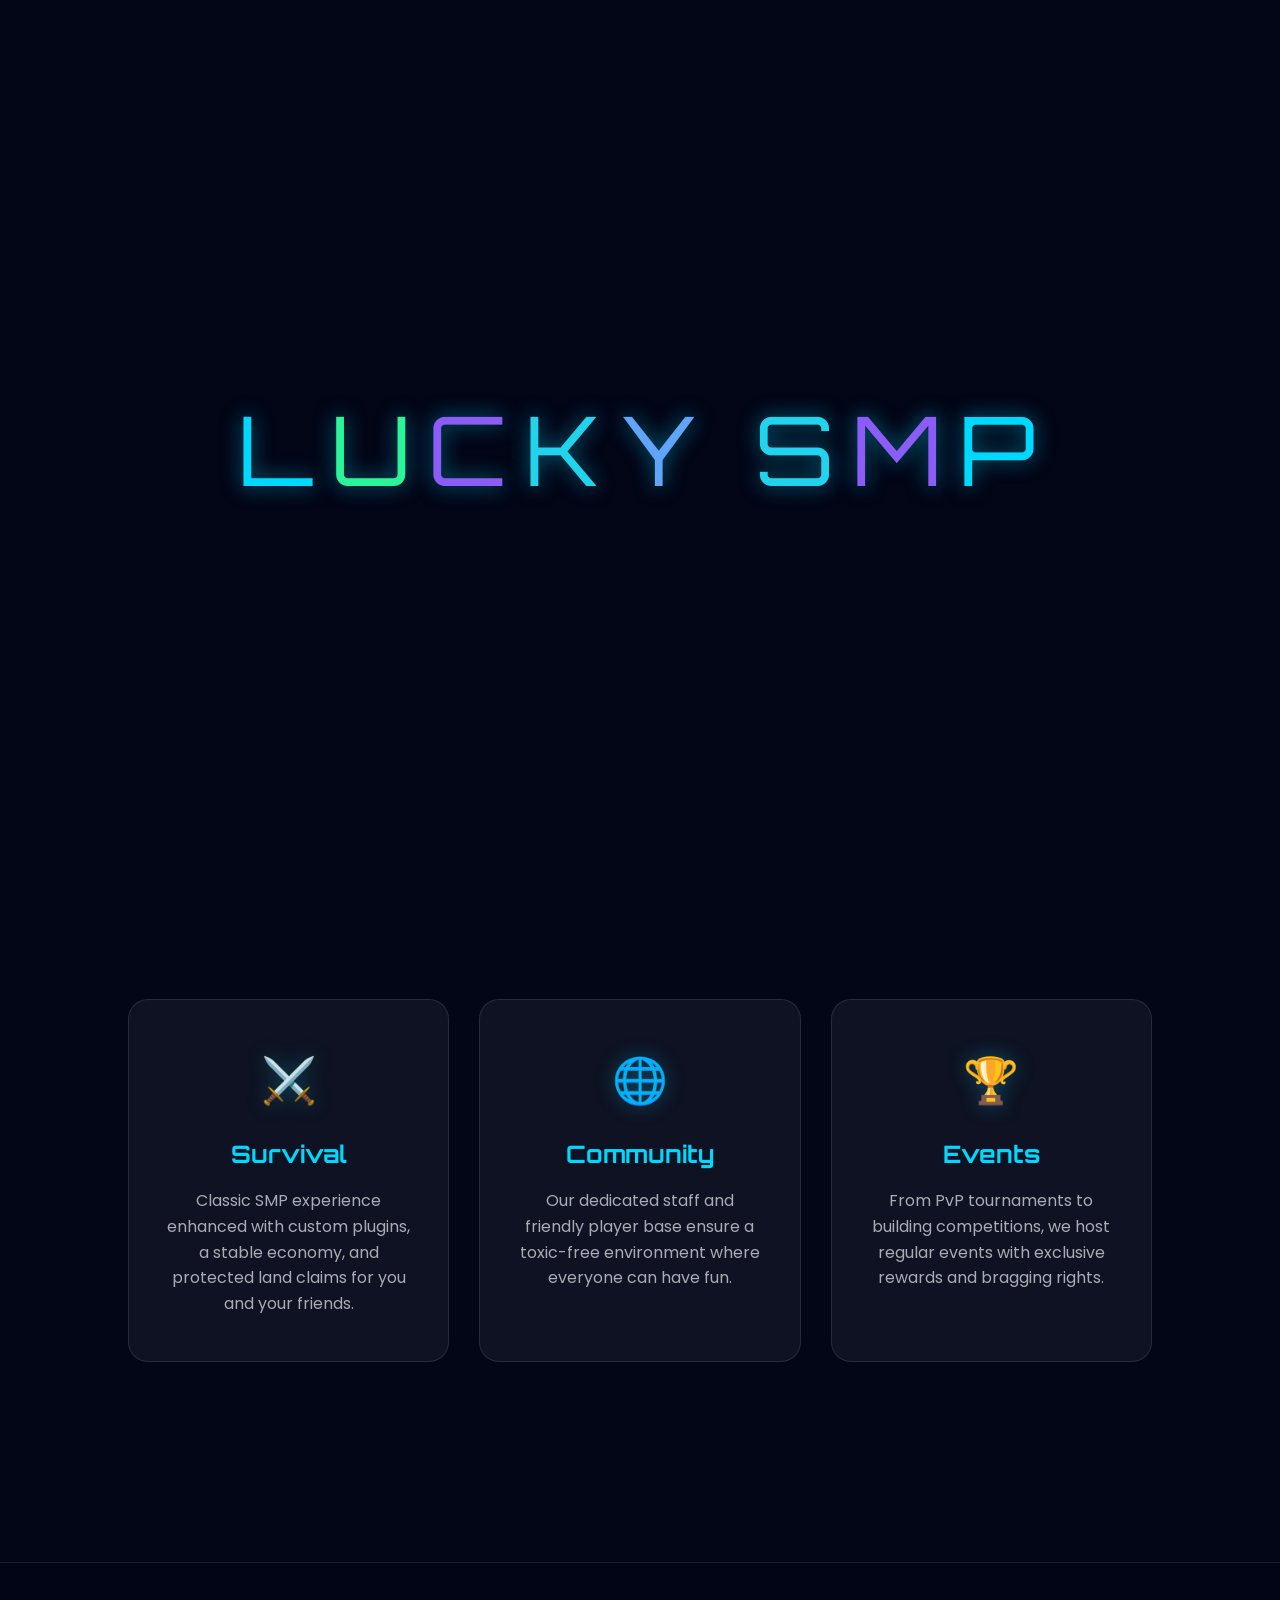
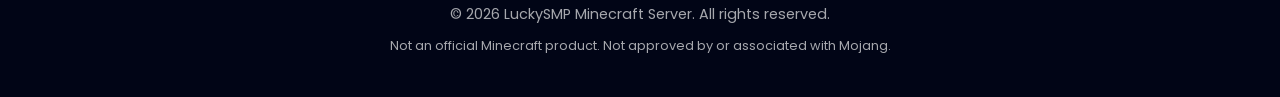
==== commit afe68d64: "Add scroll-reveal, rank badges, stats and UI polish Introduce scroll reveal animations and UI enhanc" ====
--- a/index.html
+++ b/index.html
@@ -1,223 +1,251 @@
-<!DOCTYPE html>
-<html lang="en">
-<head>
-    <meta charset="UTF-8">
-    <meta name="viewport" content="width=device-width, initial-scale=1.0">
-    <title>LuckySMP | Ultimate Minecraft Experience</title>
-    <link href="https://fonts.googleapis.com/css2?family=Orbitron:wght@400;700&family=Poppins:wght@300;500;700&display=swap" rel="stylesheet">
-    <link rel="stylesheet" href="style.css">
-    <style>
-        /* Intro Screen */
-        #intro {
-            position: fixed;
-            width: 100%;
-            height: 100vh;
-            background: #020617;
-            display: flex;
-            align-items: center;
-            justify-content: center;
-            flex-direction: column;
-            z-index: 999;
-        }
-
-        .logo-container {
-            font-family: 'Orbitron', sans-serif;
-            font-size: clamp(2rem, 10vw, 6rem);
-            letter-spacing: 8px;
-            display: flex;
-            gap: 10px;
-        }
-
-        .logo-container span {
-            display: inline-block;
-            animation: bounce 1.2s infinite alternate cubic-bezier(0.455, 0.03, 0.515, 0.955);
-            text-shadow: 0 0 20px rgba(0, 217, 255, 0.5);
-        }
-
-        /* Rainbow text effect */
-        .logo-container span:nth-child(1) { color: #00d9ff; animation-delay: 0.1s; }
-        .logo-container span:nth-child(2) { color: #2af598; animation-delay: 0.2s; }
-        .logo-container span:nth-child(3) { color: #8b5cf6; animation-delay: 0.3s; }
-        .logo-container span:nth-child(4) { color: #22d3ee; animation-delay: 0.4s; }
-        .logo-container span:nth-child(5) { color: #60a5fa; animation-delay: 0.5s; }
-        .logo-container span:nth-child(6) { margin: 0 15px; } /* Space */
-        .logo-container span:nth-child(7) { color: #22d3ee; animation-delay: 0.6s; }
-        .logo-container span:nth-child(8) { color: #8b5cf6; animation-delay: 0.7s; }
-        .logo-container span:nth-child(9) { color: #00d9ff; animation-delay: 0.8s; }
-
-        @keyframes bounce {
-            0% { transform: translateY(0); }
-            100% { transform: translateY(-30px); }
-        }
-
-        .hide {
-            animation: open 1s forwards cubic-bezier(0.77, 0, 0.175, 1);
-        }
-
-        @keyframes open {
-            to { transform: translateY(-100%); opacity: 0; }
-        }
-
-        /* Hero Section */
-        #site {
-            opacity: 0;
-            animation: fadein 1.5s forwards;
-            animation-delay: 3s;
-        }
-
-        @keyframes fadein { to { opacity: 1; } }
-
-        .hero {
-            height: calc(100vh - 80px);
-            display: flex;
-            flex-direction: column;
-            justify-content: center;
-            align-items: center;
-            text-align: center;
-            padding: 0 20px;
-        }
-
-        .hero h2 {
-            font-size: clamp(2.5rem, 8vw, 5.5rem);
-            font-family: 'Orbitron', sans-serif;
-            background: linear-gradient(90deg, #00d9ff, #60a5fa, #8b5cf6, #2af598);
-            background-size: 300% 300%;
-            animation: gradient-move 5s infinite linear;
-            -webkit-background-clip: text;
-            -webkit-text-fill-color: transparent;
-            margin-bottom: 20px;
-            filter: drop-shadow(0 0 15px rgba(0, 217, 255, 0.2));
-        }
-
-        @keyframes gradient-move {
-            0% { background-position: 0% 50%; }
-            50% { background-position: 100% 50%; }
-            100% { background-position: 0% 50%; }
-        }
-
-        .hero p {
-            color: var(--text-dim);
-            font-size: clamp(1rem, 3vw, 1.4rem);
-            max-width: 600px;
-            margin-bottom: 40px;
-        }
-
-        .server-ip {
-            background: var(--bg-card);
-            padding: 18px 45px;
-            border-radius: 100px;
-            border: 1px solid var(--border);
-            cursor: pointer;
-            transition: all 0.3s ease;
-            font-family: 'Orbitron', sans-serif;
-            font-size: 1.1rem;
-            letter-spacing: 1px;
-            margin-bottom: 20px;
-            box-shadow: 0 0 20px rgba(0, 0, 0, 0.2);
-        }
-
-        .server-ip:hover {
-            transform: scale(1.05);
-            border-color: var(--primary);
-            box-shadow: 0 0 30px rgba(0, 217, 255, 0.2);
-            background: rgba(255, 255, 255, 0.08);
-        }
-
-        .server-ip b { color: var(--primary); }
-
-        .copymsg {
-            font-size: 0.9rem;
-            color: var(--accent);
-            opacity: 0;
-            transition: opacity 0.3s ease;
-            margin-bottom: 20px;
-        }
-
-        /* Features Section */
-        .features {
-            display: grid;
-            grid-template-columns: repeat(auto-fit, minmax(300px, 1fr));
-            gap: 30px;
-            padding: 100px 10%;
-        }
-
-        .feature-card {
-            padding: 45px 35px;
-            text-align: center;
-        }
-
-        .feature-card h3 {
-            font-family: 'Orbitron', sans-serif;
-            margin-bottom: 15px;
-            color: var(--primary);
-            font-size: 1.5rem;
-        }
-
-        .feature-card p {
-            color: var(--text-dim);
-        }
-    </style>
-</head>
-<body>
-    <div class="bg-glow"></div>
-
-    <!-- Intro -->
-    <div id="intro">
-        <div class="logo-container">
-            <span>L</span><span>U</span><span>C</span><span>K</span><span>Y</span>
-            <span> </span>
-            <span>S</span><span>M</span><span>P</span>
-        </div>
-    </div>
-
-    <!-- Main Site -->
-    <div id="site">
-        <nav>
-            <h1>LuckySMP</h1>
-            <div class="nav-links">
-                <a href="/">Home</a>
-                <a href="store.html">Store</a>
-                <a href="https://discord.gg/ueadhWTNVW" target="_blank">Discord</a>
-            </div>
-        </nav>
-
-        <main>
-            <section class="hero">
-                <h2>LUCKY SMP</h2>
-                <p>Experience the next level of Minecraft Survival. Custom economy, weekly events, and a vibrant community await.</p>
-                
-                <div class="server-ip" onclick="copyIP('play.luckysmp.dpdns.org')">
-                    SERVER IP: <b>play.luckysmp.dpdns.org</b>
-                </div>
-                <div class="copymsg" id="copied">Copied to clipboard!</div>
-
-                <a class="btn" href="https://discord.gg/ueadhWTNVW" target="_blank">Join Community</a>
-            </section>
-
-            <section class="features">
-                <div class="card feature-card">
-                    <h3>Survival</h3>
-                    <p>Classic SMP experience enhanced with custom plugins, a stable economy, and protected land claims for you and your friends.</p>
-                </div>
-
-                <div class="card feature-card">
-                    <h3>Community</h3>
-                    <p>Our dedicated staff and friendly player base ensure a toxic-free environment where everyone can have fun.</p>
-                </div>
-
-                <div class="card feature-card">
-                    <h3>Events</h3>
-                    <p>From PvP tournaments to building competitions, we host regular events with exclusive rewards and bragging rights.</p>
-                </div>
-            </section>
-        </main>
-
-        <footer>
-            <p>&copy; 2026 LuckySMP Minecraft Server. All rights reserved.</p>
-            <p style="margin-top: 10px; font-size: 0.8rem;">Not an official Minecraft product. Not approved by or associated with Mojang.</p>
-        </footer>
-    </div>
-
-    <script src="script.js"></script>
-</body>
-</html>
+<!DOCTYPE html>
+<html lang="en">
+<head>
+    <meta charset="UTF-8">
+    <meta name="viewport" content="width=device-width, initial-scale=1.0">
+    <title>LuckySMP | Ultimate Minecraft Experience</title>
+    <link href="https://fonts.googleapis.com/css2?family=Orbitron:wght@400;700&family=Poppins:wght@300;500;700&display=swap" rel="stylesheet">
+    <link rel="stylesheet" href="style.css">
+    <style>
+        /* Intro Screen */
+        #intro {
+            position: fixed;
+            width: 100%;
+            height: 100vh;
+            background: #020617;
+            display: flex;
+            align-items: center;
+            justify-content: center;
+            flex-direction: column;
+            z-index: 999;
+        }
+
+        .logo-container {
+            font-family: 'Orbitron', sans-serif;
+            font-size: clamp(2rem, 10vw, 6rem);
+            letter-spacing: 8px;
+            display: flex;
+            gap: 10px;
+        }
+
+        .logo-container span {
+            display: inline-block;
+            animation: bounce 1.2s infinite alternate cubic-bezier(0.455, 0.03, 0.515, 0.955);
+            text-shadow: 0 0 20px rgba(0, 217, 255, 0.5);
+        }
+
+        .logo-container span:nth-child(1) { color: #00d9ff; animation-delay: 0.1s; }
+        .logo-container span:nth-child(2) { color: #2af598; animation-delay: 0.2s; }
+        .logo-container span:nth-child(3) { color: #8b5cf6; animation-delay: 0.3s; }
+        .logo-container span:nth-child(4) { color: #22d3ee; animation-delay: 0.4s; }
+        .logo-container span:nth-child(5) { color: #60a5fa; animation-delay: 0.5s; }
+        .logo-container span:nth-child(6) { margin: 0 15px; }
+        .logo-container span:nth-child(7) { color: #22d3ee; animation-delay: 0.6s; }
+        .logo-container span:nth-child(8) { color: #8b5cf6; animation-delay: 0.7s; }
+        .logo-container span:nth-child(9) { color: #00d9ff; animation-delay: 0.8s; }
+
+        @keyframes bounce {
+            0% { transform: translateY(0); }
+            100% { transform: translateY(-30px); }
+        }
+
+        .hide {
+            animation: open 1s forwards cubic-bezier(0.77, 0, 0.175, 1);
+        }
+
+        @keyframes open {
+            to { transform: translateY(-100%); opacity: 0; }
+        }
+
+        /* Hero Section */
+        #site {
+            opacity: 0;
+            animation: fadein 1.5s forwards;
+            animation-delay: 3s;
+        }
+
+        @keyframes fadein { to { opacity: 1; } }
+
+        .hero {
+            height: calc(100vh - 80px);
+            display: flex;
+            flex-direction: column;
+            justify-content: center;
+            align-items: center;
+            text-align: center;
+            padding: 0 20px;
+        }
+
+        .hero h2 {
+            font-size: clamp(2.5rem, 8vw, 5.5rem);
+            font-family: 'Orbitron', sans-serif;
+            background: linear-gradient(90deg, #00d9ff, #60a5fa, #8b5cf6, #2af598);
+            background-size: 300% 300%;
+            animation: gradient-move 5s infinite linear;
+            -webkit-background-clip: text;
+            -webkit-text-fill-color: transparent;
+            margin-bottom: 20px;
+            filter: drop-shadow(0 0 15px rgba(0, 217, 255, 0.2));
+        }
+
+        @keyframes gradient-move {
+            0% { background-position: 0% 50%; }
+            50% { background-position: 100% 50%; }
+            100% { background-position: 0% 50%; }
+        }
+
+        .hero p {
+            color: var(--text-dim);
+            font-size: clamp(1rem, 3vw, 1.4rem);
+            max-width: 600px;
+            margin-bottom: 40px;
+        }
+
+        .server-ip {
+            background: var(--bg-card);
+            padding: 18px 45px;
+            border-radius: 100px;
+            border: 1px solid var(--border);
+            cursor: pointer;
+            transition: all 0.3s ease;
+            font-family: 'Orbitron', sans-serif;
+            font-size: 1.1rem;
+            letter-spacing: 1px;
+            margin-bottom: 20px;
+            box-shadow: 0 0 20px rgba(0, 0, 0, 0.2);
+        }
+
+        .server-ip:hover {
+            transform: scale(1.05);
+            border-color: var(--primary);
+            box-shadow: 0 0 30px rgba(0, 217, 255, 0.2);
+            background: rgba(255, 255, 255, 0.08);
+        }
+
+        .server-ip b { color: var(--primary); }
+
+        .copymsg {
+            font-size: 0.9rem;
+            color: var(--accent);
+            opacity: 0;
+            transition: opacity 0.3s ease;
+            margin-bottom: 20px;
+        }
+
+        /* Features Section */
+        .features {
+            display: grid;
+            grid-template-columns: repeat(auto-fit, minmax(300px, 1fr));
+            gap: 30px;
+            padding: 100px 10%;
+        }
+
+        .feature-card {
+            padding: 45px 35px;
+            text-align: center;
+        }
+
+        .feature-card .icon {
+            font-size: 2.8rem;
+            margin-bottom: 18px;
+            display: block;
+            filter: drop-shadow(0 0 10px rgba(0, 217, 255, 0.3));
+        }
+
+        .feature-card h3 {
+            font-family: 'Orbitron', sans-serif;
+            margin-bottom: 15px;
+            color: var(--primary);
+            font-size: 1.5rem;
+        }
+
+        .feature-card p {
+            color: var(--text-dim);
+        }
+    </style>
+</head>
+<body>
+    <div class="bg-glow"></div>
+
+    <!-- Intro -->
+    <div id="intro">
+        <div class="logo-container">
+            <span>L</span><span>U</span><span>C</span><span>K</span><span>Y</span>
+            <span> </span>
+            <span>S</span><span>M</span><span>P</span>
+        </div>
+    </div>
+
+    <!-- Main Site -->
+    <div id="site">
+        <nav>
+            <h1>LuckySMP</h1>
+            <div class="nav-links">
+                <a href="/">Home</a>
+                <a href="store.html">Store</a>
+                <a href="https://discord.gg/ueadhWTNVW" target="_blank">Discord</a>
+            </div>
+        </nav>
+
+        <main>
+            <section class="hero">
+                <h2>LUCKY SMP</h2>
+                <p>Experience the next level of Minecraft Survival. Custom economy, weekly events, and a vibrant community await.</p>
+
+                <div class="server-ip" onclick="copyIP('play.luckysmp.dpdns.org')">
+                    SERVER IP: <b>play.luckysmp.dpdns.org</b>
+                </div>
+                <div class="copymsg" id="copied">✓ Copied to clipboard!</div>
+
+                <a class="btn" href="https://discord.gg/ueadhWTNVW" target="_blank">Join Community</a>
+
+                <div class="stats-bar reveal">
+                    <div class="stat-item">
+                        <div class="stat-num">500+</div>
+                        <div class="stat-label">Players</div>
+                    </div>
+                    <div class="stat-item">
+                        <div class="stat-num">24/7</div>
+                        <div class="stat-label">Uptime</div>
+                    </div>
+                    <div class="stat-item">
+                        <div class="stat-num">1.21</div>
+                        <div class="stat-label">Version</div>
+                    </div>
+                    <div class="stat-item">
+                        <div class="stat-num">0ms</div>
+                        <div class="stat-label">Lag</div>
+                    </div>
+                </div>
+            </section>
+
+            <section class="features">
+                <div class="card feature-card reveal">
+                    <span class="icon">⚔️</span>
+                    <h3>Survival</h3>
+                    <p>Classic SMP experience enhanced with custom plugins, a stable economy, and protected land claims for you and your friends.</p>
+                </div>
+
+                <div class="card feature-card reveal" style="transition-delay:0.12s">
+                    <span class="icon">🌐</span>
+                    <h3>Community</h3>
+                    <p>Our dedicated staff and friendly player base ensure a toxic-free environment where everyone can have fun.</p>
+                </div>
+
+                <div class="card feature-card reveal" style="transition-delay:0.24s">
+                    <span class="icon">🏆</span>
+                    <h3>Events</h3>
+                    <p>From PvP tournaments to building competitions, we host regular events with exclusive rewards and bragging rights.</p>
+                </div>
+            </section>
+        </main>
+
+        <footer>
+            <p>&copy; 2026 LuckySMP Minecraft Server. All rights reserved.</p>
+            <p style="margin-top: 10px; font-size: 0.8rem;">Not an official Minecraft product. Not approved by or associated with Mojang.</p>
+        </footer>
+    </div>
+
+    <script src="script.js"></script>
+</body>
+</html>
--- a/style.css
+++ b/style.css
@@ -6,7 +6,11 @@
     --bg-card: rgba(255, 255, 255, 0.05);
     --border: rgba(255, 255, 255, 0.1);
     --text-main: #ffffff;
-    --text-dim: rgba(255, 255, 255, 0.7);
+    --text-dim: rgba(255, 255, 255, 0.65);
+    --vip: #2af598;
+    --mvp: #00d9ff;
+    --elite: #8b5cf6;
+    --immortal: #f59e0b;
 }
 
 * {
@@ -31,7 +35,8 @@
     left: 0;
     width: 100%;
     height: 100%;
-    background: radial-gradient(circle at 50% 50%, #0a1f55 0%, #020617 100%);
+    background: radial-gradient(ellipse at 20% 20%, #0d1f4a 0%, #020617 60%),
+                radial-gradient(ellipse at 80% 80%, #1a0a3a 0%, transparent 60%);
     z-index: -2;
 }
 
@@ -153,12 +158,44 @@
     border-radius: 20px;
     backdrop-filter: blur(5px);
     transition: all 0.4s ease;
+    position: relative;
+    overflow: hidden;
+}
+
+.card::before {
+    content: '';
+    position: absolute;
+    inset: 0;
+    border-radius: 20px;
+    padding: 1px;
+    background: linear-gradient(135deg, transparent, rgba(0, 217, 255, 0.15), transparent);
+    -webkit-mask: linear-gradient(#fff 0 0) content-box, linear-gradient(#fff 0 0);
+    -webkit-mask-composite: xor;
+    mask-composite: exclude;
+    opacity: 0;
+    transition: opacity 0.4s ease;
+}
+
+.card:hover::before {
+    opacity: 1;
 }
 
 .card:hover {
-    border-color: var(--primary);
-    transform: translateY(-10px);
-    box-shadow: 0 10px 30px rgba(0, 217, 255, 0.1);
+    border-color: rgba(0, 217, 255, 0.4);
+    transform: translateY(-8px);
+    box-shadow: 0 20px 40px rgba(0, 217, 255, 0.12), 0 0 0 1px rgba(0, 217, 255, 0.1);
+}
+
+/* Scroll reveal */
+.reveal {
+    opacity: 0;
+    transform: translateY(30px);
+    transition: opacity 0.6s ease, transform 0.6s ease;
+}
+
+.reveal.visible {
+    opacity: 1;
+    transform: translateY(0);
 }
 
 /* Footer */
@@ -172,6 +209,63 @@
     font-size: 0.9rem;
 }
 
+/* Rank badge colors */
+.rank-vip { color: var(--vip) !important; }
+.rank-mvp { color: var(--mvp) !important; }
+.rank-elite { color: var(--elite) !important; }
+.rank-immortal { color: var(--immortal) !important; }
+
+.rank-badge {
+    display: inline-block;
+    font-size: 0.65rem;
+    font-weight: 700;
+    letter-spacing: 2px;
+    padding: 3px 10px;
+    border-radius: 100px;
+    margin-bottom: 12px;
+    text-transform: uppercase;
+}
+
+.badge-vip    { background: rgba(42, 245, 152, 0.15); color: var(--vip); border: 1px solid rgba(42, 245, 152, 0.3); }
+.badge-mvp    { background: rgba(0, 217, 255, 0.15);  color: var(--mvp); border: 1px solid rgba(0, 217, 255, 0.3); }
+.badge-elite  { background: rgba(139, 92, 246, 0.15); color: var(--elite); border: 1px solid rgba(139, 92, 246, 0.3); }
+.badge-immortal { background: rgba(245, 158, 11, 0.15); color: var(--immortal); border: 1px solid rgba(245, 158, 11, 0.3); }
+
+/* Stats bar */
+.stats-bar {
+    display: flex;
+    gap: 40px;
+    justify-content: center;
+    flex-wrap: wrap;
+    margin-top: 50px;
+    padding: 30px 40px;
+    background: var(--bg-card);
+    border: 1px solid var(--border);
+    border-radius: 20px;
+    backdrop-filter: blur(10px);
+}
+
+.stat-item {
+    text-align: center;
+}
+
+.stat-item .stat-num {
+    font-family: 'Orbitron', sans-serif;
+    font-size: 2rem;
+    font-weight: 700;
+    background: linear-gradient(90deg, var(--primary), var(--accent));
+    -webkit-background-clip: text;
+    -webkit-text-fill-color: transparent;
+}
+
+.stat-item .stat-label {
+    font-size: 0.8rem;
+    color: var(--text-dim);
+    text-transform: uppercase;
+    letter-spacing: 1px;
+    margin-top: 4px;
+}
+
 /* Responsive */
 @media (max-width: 768px) {
     nav {
@@ -180,4 +274,8 @@
     .nav-links {
         gap: 15px;
     }
-}
+    .stats-bar {
+        gap: 25px;
+        padding: 20px;
+    }
+}
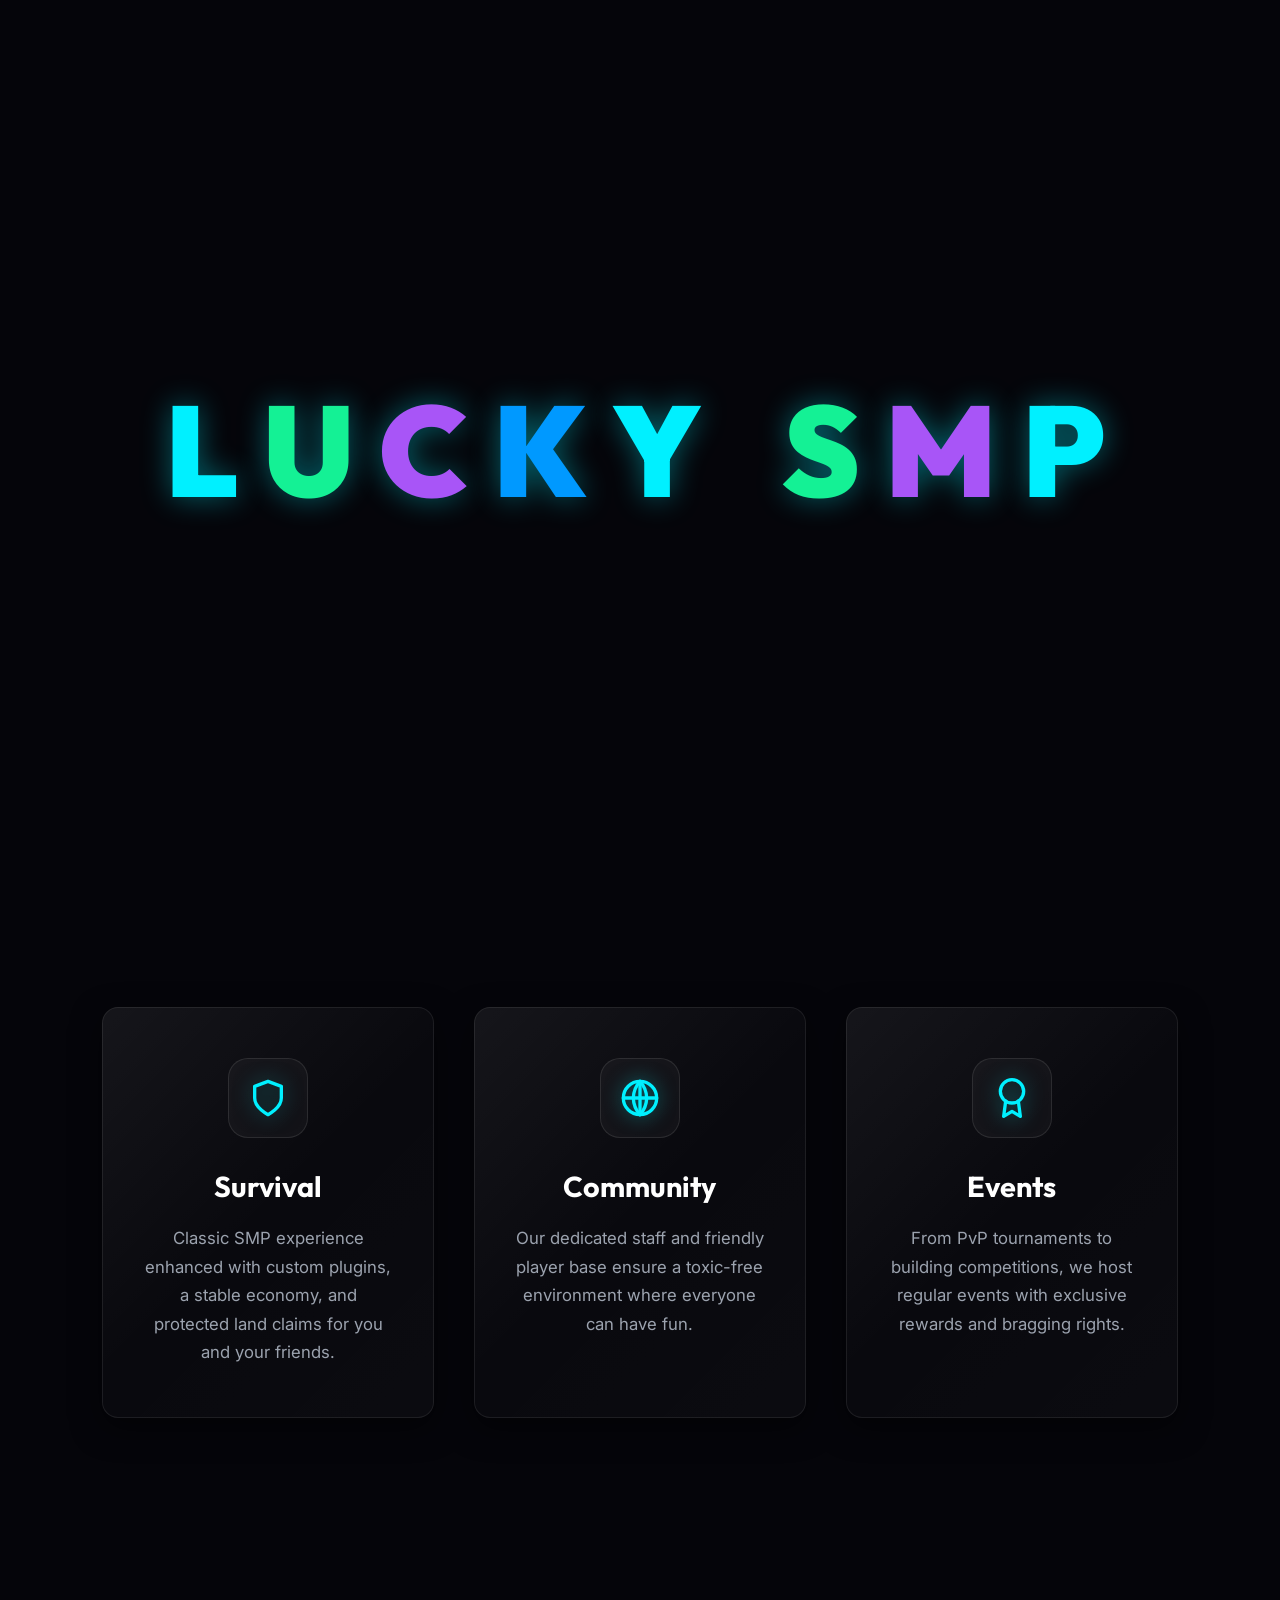
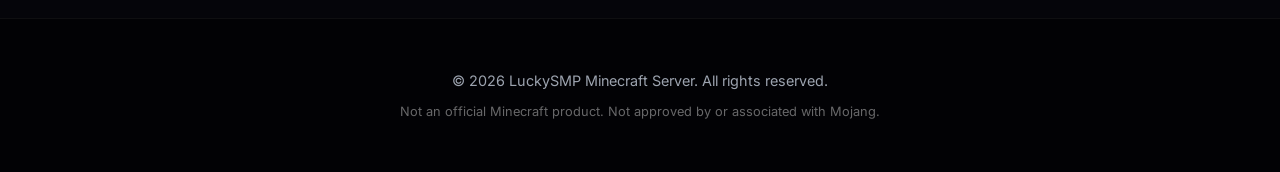
==== commit 9996974e: "Revamp UI: modernize styles, animations, and store Overhaul the frontend look and feel: swap fonts t" ====
--- a/index.html
+++ b/index.html
@@ -3,164 +3,229 @@
 <head>
     <meta charset="UTF-8">
     <meta name="viewport" content="width=device-width, initial-scale=1.0">
-    <title>LuckySMP | Ultimate Minecraft Experience</title>
-    <link href="https://fonts.googleapis.com/css2?family=Orbitron:wght@400;700&family=Poppins:wght@300;500;700&display=swap" rel="stylesheet">
+    <title>LuckySMP | Premium Minecraft Experience</title>
+    <!-- Fonts are imported in style.css -->
     <link rel="stylesheet" href="style.css">
     <style>
         /* Intro Screen */
         #intro {
             position: fixed;
-            width: 100%;
+            width: 100vw;
             height: 100vh;
-            background: #020617;
+            background: #05050a;
             display: flex;
             align-items: center;
             justify-content: center;
             flex-direction: column;
-            z-index: 999;
+            z-index: 9999;
         }
 
         .logo-container {
-            font-family: 'Orbitron', sans-serif;
-            font-size: clamp(2rem, 10vw, 6rem);
-            letter-spacing: 8px;
-            display: flex;
-            gap: 10px;
+            font-family: 'Outfit', sans-serif;
+            font-weight: 900;
+            font-size: clamp(2.5rem, 12vw, 8rem);
+            letter-spacing: 10px;
+            display: flex;
+            gap: 15px;
+            text-transform: uppercase;
         }
 
         .logo-container span {
             display: inline-block;
-            animation: bounce 1.2s infinite alternate cubic-bezier(0.455, 0.03, 0.515, 0.955);
-            text-shadow: 0 0 20px rgba(0, 217, 255, 0.5);
-        }
-
-        .logo-container span:nth-child(1) { color: #00d9ff; animation-delay: 0.1s; }
-        .logo-container span:nth-child(2) { color: #2af598; animation-delay: 0.2s; }
-        .logo-container span:nth-child(3) { color: #8b5cf6; animation-delay: 0.3s; }
-        .logo-container span:nth-child(4) { color: #22d3ee; animation-delay: 0.4s; }
-        .logo-container span:nth-child(5) { color: #60a5fa; animation-delay: 0.5s; }
-        .logo-container span:nth-child(6) { margin: 0 15px; }
-        .logo-container span:nth-child(7) { color: #22d3ee; animation-delay: 0.6s; }
-        .logo-container span:nth-child(8) { color: #8b5cf6; animation-delay: 0.7s; }
-        .logo-container span:nth-child(9) { color: #00d9ff; animation-delay: 0.8s; }
-
-        @keyframes bounce {
-            0% { transform: translateY(0); }
-            100% { transform: translateY(-30px); }
+            animation: intro-float 2s ease-in-out infinite alternate;
+            text-shadow: 0 0 30px rgba(0, 240, 255, 0.4);
+        }
+
+        .logo-container span:nth-child(1) { color: #00f0ff; animation-delay: 0.0s; }
+        .logo-container span:nth-child(2) { color: #14f195; animation-delay: 0.1s; }
+        .logo-container span:nth-child(3) { color: #a855f7; animation-delay: 0.2s; }
+        .logo-container span:nth-child(4) { color: #0099ff; animation-delay: 0.3s; }
+        .logo-container span:nth-child(5) { color: #00f0ff; animation-delay: 0.4s; }
+        .logo-container span:nth-child(6) { margin: 0 20px; text-shadow: none; animation: none; }
+        .logo-container span:nth-child(7) { color: #14f195; animation-delay: 0.5s; }
+        .logo-container span:nth-child(8) { color: #a855f7; animation-delay: 0.6s; }
+        .logo-container span:nth-child(9) { color: #00f0ff; animation-delay: 0.7s; }
+
+        @keyframes intro-float {
+            0% { transform: translateY(0) scale(1); filter: brightness(1); }
+            100% { transform: translateY(-20px) scale(1.05); filter: brightness(1.3); }
         }
 
         .hide {
-            animation: open 1s forwards cubic-bezier(0.77, 0, 0.175, 1);
-        }
-
-        @keyframes open {
-            to { transform: translateY(-100%); opacity: 0; }
+            animation: intro-out 1.2s forwards cubic-bezier(0.77, 0, 0.175, 1);
+        }
+
+        @keyframes intro-out {
+            0% { opacity: 1; transform: scale(1); }
+            40% { transform: scale(1.1); filter: blur(10px); }
+            100% { transform: scale(2) translateY(-100%); opacity: 0; filter: blur(20px); }
         }
 
         /* Hero Section */
         #site {
             opacity: 0;
             animation: fadein 1.5s forwards;
-            animation-delay: 3s;
+            animation-delay: 3.5s;
         }
 
         @keyframes fadein { to { opacity: 1; } }
 
         .hero {
-            height: calc(100vh - 80px);
+            min-height: calc(100vh - 80px);
             display: flex;
             flex-direction: column;
             justify-content: center;
             align-items: center;
             text-align: center;
-            padding: 0 20px;
+            padding: 40px 20px;
+            position: relative;
         }
 
         .hero h2 {
-            font-size: clamp(2.5rem, 8vw, 5.5rem);
-            font-family: 'Orbitron', sans-serif;
-            background: linear-gradient(90deg, #00d9ff, #60a5fa, #8b5cf6, #2af598);
-            background-size: 300% 300%;
-            animation: gradient-move 5s infinite linear;
+            font-size: clamp(3.5rem, 10vw, 7.5rem);
+            font-weight: 900;
+            line-height: 1.1;
+            background: linear-gradient(to right, #00f0ff, #14f195, #a855f7, #00f0ff);
+            background-size: 300% auto;
+            animation: text-shine 6s linear infinite;
             -webkit-background-clip: text;
+            background-clip: text;
             -webkit-text-fill-color: transparent;
-            margin-bottom: 20px;
-            filter: drop-shadow(0 0 15px rgba(0, 217, 255, 0.2));
-        }
-
-        @keyframes gradient-move {
-            0% { background-position: 0% 50%; }
-            50% { background-position: 100% 50%; }
-            100% { background-position: 0% 50%; }
+            margin-bottom: 25px;
+            filter: drop-shadow(0 0 25px rgba(0, 240, 255, 0.3));
+            letter-spacing: -2px;
+        }
+
+        @keyframes text-shine {
+            to { background-position: -300% center; }
         }
 
         .hero p {
             color: var(--text-dim);
-            font-size: clamp(1rem, 3vw, 1.4rem);
-            max-width: 600px;
-            margin-bottom: 40px;
+            font-size: clamp(1.1rem, 3vw, 1.5rem);
+            max-width: 650px;
+            margin-bottom: 50px;
+            font-weight: 400;
         }
 
         .server-ip {
-            background: var(--bg-card);
-            padding: 18px 45px;
+            background: rgba(0, 0, 0, 0.3);
+            padding: 20px 50px;
             border-radius: 100px;
-            border: 1px solid var(--border);
+            border: 1px solid rgba(255, 255, 255, 0.1);
+            backdrop-filter: blur(10px);
             cursor: pointer;
-            transition: all 0.3s ease;
-            font-family: 'Orbitron', sans-serif;
-            font-size: 1.1rem;
-            letter-spacing: 1px;
+            transition: all 0.4s cubic-bezier(0.2, 0.8, 0.2, 1);
+            font-family: 'Outfit', sans-serif;
+            font-size: 1.3rem;
+            font-weight: 700;
+            letter-spacing: 2px;
             margin-bottom: 20px;
-            box-shadow: 0 0 20px rgba(0, 0, 0, 0.2);
+            box-shadow: 0 0 30px rgba(0, 0, 0, 0.5), inset 0 0 20px rgba(255, 255, 255, 0.02);
+            position: relative;
+            overflow: hidden;
+            color: #fff;
+        }
+
+        .server-ip::before {
+            content: '';
+            position: absolute;
+            top: 0; left: -100%;
+            width: 100%; height: 100%;
+            background: linear-gradient(90deg, transparent, rgba(255, 255, 255, 0.1), transparent);
+            transition: all 0.5s;
         }
 
         .server-ip:hover {
-            transform: scale(1.05);
+            transform: scale(1.05) translateY(-5px);
             border-color: var(--primary);
-            box-shadow: 0 0 30px rgba(0, 217, 255, 0.2);
-            background: rgba(255, 255, 255, 0.08);
-        }
-
-        .server-ip b { color: var(--primary); }
+            box-shadow: 0 15px 40px rgba(0, 240, 255, 0.25), inset 0 0 30px rgba(0, 240, 255, 0.1);
+            background: rgba(0, 240, 255, 0.05);
+        }
+
+        .server-ip:hover::before {
+            left: 100%;
+        }
+
+        .server-ip b { color: var(--primary); text-shadow: 0 0 10px rgba(0, 240, 255, 0.5); }
 
         .copymsg {
-            font-size: 0.9rem;
+            font-size: 1rem;
+            font-weight: 600;
             color: var(--accent);
             opacity: 0;
             transition: opacity 0.3s ease;
-            margin-bottom: 20px;
+            margin-bottom: 40px;
+            text-shadow: 0 0 15px rgba(20, 241, 149, 0.5);
+            background: rgba(20, 241, 149, 0.1);
+            padding: 8px 20px;
+            border-radius: 50px;
+            border: 1px solid rgba(20, 241, 149, 0.3);
         }
 
         /* Features Section */
         .features {
             display: grid;
-            grid-template-columns: repeat(auto-fit, minmax(300px, 1fr));
-            gap: 30px;
-            padding: 100px 10%;
+            grid-template-columns: repeat(auto-fit, minmax(320px, 1fr));
+            gap: 40px;
+            padding: 100px 8%;
+            position: relative;
         }
 
         .feature-card {
-            padding: 45px 35px;
+            padding: 50px 40px;
             text-align: center;
-        }
-
-        .feature-card .icon {
-            font-size: 2.8rem;
-            margin-bottom: 18px;
-            display: block;
-            filter: drop-shadow(0 0 10px rgba(0, 217, 255, 0.3));
+            display: flex;
+            flex-direction: column;
+            align-items: center;
+        }
+
+        .feature-icon-wrapper {
+            width: 80px;
+            height: 80px;
+            border-radius: 20px;
+            background: rgba(255, 255, 255, 0.03);
+            border: 1px solid rgba(255, 255, 255, 0.1);
+            display: flex;
+            align-items: center;
+            justify-content: center;
+            margin-bottom: 25px;
+            transition: all 0.4s ease;
+            box-shadow: inset 0 0 20px rgba(255,255,255,0.02);
+            position: relative;
+            overflow: hidden;
+        }
+        
+        .feature-card:hover .feature-icon-wrapper {
+            transform: scale(1.1) rotate(5deg);
+            border-color: var(--primary);
+            box-shadow: 0 0 30px rgba(0, 240, 255, 0.3), inset 0 0 20px rgba(0, 240, 255, 0.2);
+        }
+
+        .feature-card svg {
+            width: 40px;
+            height: 40px;
+            stroke: var(--primary);
+            transition: stroke 0.4s ease;
+            filter: drop-shadow(0 0 10px rgba(0, 240, 255, 0.4));
+        }
+
+        .feature-card:hover svg {
+            stroke: #fff;
         }
 
         .feature-card h3 {
-            font-family: 'Orbitron', sans-serif;
+            font-size: 1.8rem;
             margin-bottom: 15px;
-            color: var(--primary);
-            font-size: 1.5rem;
+            color: #fff;
+            font-family: 'Outfit', sans-serif;
+            font-weight: 700;
         }
 
         .feature-card p {
             color: var(--text-dim);
+            font-size: 1.05rem;
+            line-height: 1.7;
         }
     </style>
 </head>
@@ -221,19 +286,25 @@
 
             <section class="features">
                 <div class="card feature-card reveal">
-                    <span class="icon">⚔️</span>
+                    <div class="feature-icon-wrapper">
+                        <svg xmlns="http://www.w3.org/2000/svg" width="24" height="24" viewBox="0 0 24 24" fill="none" stroke="currentColor" stroke-width="2" stroke-linecap="round" stroke-linejoin="round" class="feather feather-shield"><path d="M12 22s8-4 8-10V5l-8-3-8 3v7c0 6 8 10 8 10z"></path></svg>
+                    </div>
                     <h3>Survival</h3>
                     <p>Classic SMP experience enhanced with custom plugins, a stable economy, and protected land claims for you and your friends.</p>
                 </div>
 
                 <div class="card feature-card reveal" style="transition-delay:0.12s">
-                    <span class="icon">🌐</span>
+                    <div class="feature-icon-wrapper">
+                        <svg xmlns="http://www.w3.org/2000/svg" width="24" height="24" viewBox="0 0 24 24" fill="none" stroke="currentColor" stroke-width="2" stroke-linecap="round" stroke-linejoin="round" class="feather feather-globe"><circle cx="12" cy="12" r="10"></circle><line x1="2" y1="12" x2="22" y2="12"></line><path d="M12 2v20"></path><path d="M12 2a15.3 15.3 0 0 1 4 10 15.3 15.3 0 0 1-4 10 15.3 15.3 0 0 1-4-10 15.3 15.3 0 0 1 4-10z"></path></svg>
+                    </div>
                     <h3>Community</h3>
                     <p>Our dedicated staff and friendly player base ensure a toxic-free environment where everyone can have fun.</p>
                 </div>
 
                 <div class="card feature-card reveal" style="transition-delay:0.24s">
-                    <span class="icon">🏆</span>
+                    <div class="feature-icon-wrapper">
+                        <svg xmlns="http://www.w3.org/2000/svg" width="24" height="24" viewBox="0 0 24 24" fill="none" stroke="currentColor" stroke-width="2" stroke-linecap="round" stroke-linejoin="round" class="feather feather-award"><circle cx="12" cy="8" r="7"></circle><polyline points="8.21 13.89 7 23 12 20 17 23 15.79 13.88"></polyline></svg>
+                    </div>
                     <h3>Events</h3>
                     <p>From PvP tournaments to building competitions, we host regular events with exclusive rewards and bragging rights.</p>
                 </div>
@@ -242,7 +313,7 @@
 
         <footer>
             <p>&copy; 2026 LuckySMP Minecraft Server. All rights reserved.</p>
-            <p style="margin-top: 10px; font-size: 0.8rem;">Not an official Minecraft product. Not approved by or associated with Mojang.</p>
+            <p style="margin-top: 10px; font-size: 0.8rem; color: rgba(255,255,255,0.4);">Not an official Minecraft product. Not approved by or associated with Mojang.</p>
         </footer>
     </div>
 
--- a/style.css
+++ b/style.css
@@ -1,43 +1,62 @@
+@import url('https://fonts.googleapis.com/css2?family=Inter:wght@300;400;500;600&family=Outfit:wght@400;600;700;800;900&display=swap');
+
 :root {
-    --primary: #00d9ff;
-    --secondary: #8b5cf6;
-    --accent: #2af598;
-    --bg-dark: #020617;
-    --bg-card: rgba(255, 255, 255, 0.05);
-    --border: rgba(255, 255, 255, 0.1);
+    --primary: #00f0ff;
+    --secondary: #7000ff;
+    --accent: #14f195;
+    --bg-dark: #05050a;
+    --bg-card: rgba(255, 255, 255, 0.02);
+    --border: rgba(255, 255, 255, 0.08);
     --text-main: #ffffff;
-    --text-dim: rgba(255, 255, 255, 0.65);
-    --vip: #2af598;
-    --mvp: #00d9ff;
-    --elite: #8b5cf6;
+    --text-dim: #9ca3af;
+    --vip: #14f195;
+    --mvp: #00f0ff;
+    --elite: #a855f7;
     --immortal: #f59e0b;
+    --glow-spread: 0 0 30px rgba(0, 240, 255, 0.15);
 }
 
 * {
     margin: 0;
     padding: 0;
     box-sizing: border-box;
+    scroll-behavior: smooth;
 }
 
 body {
-    font-family: 'Poppins', sans-serif;
+    font-family: 'Inter', sans-serif;
     background: var(--bg-dark);
     color: var(--text-main);
     overflow-x: hidden;
     line-height: 1.6;
-}
-
-/* Animated Background */
+    -webkit-font-smoothing: antialiased;
+}
+
+/* Typography Overrides */
+h1, h2, h3, h4, .orbitron-text {
+    font-family: 'Outfit', sans-serif !important;
+}
+
+/* Animated Background Mesh */
 body::before {
     content: "";
     position: fixed;
     top: 0;
     left: 0;
-    width: 100%;
-    height: 100%;
-    background: radial-gradient(ellipse at 20% 20%, #0d1f4a 0%, #020617 60%),
-                radial-gradient(ellipse at 80% 80%, #1a0a3a 0%, transparent 60%);
+    width: 100vw;
+    height: 100vh;
+    background: 
+        radial-gradient(circle at 15% 30%, rgba(112, 0, 255, 0.15) 0%, transparent 40%),
+        radial-gradient(circle at 85% 70%, rgba(0, 240, 255, 0.1) 0%, transparent 40%),
+        radial-gradient(circle at 50% 50%, rgba(20, 241, 149, 0.05) 0%, transparent 60%);
+    background-color: var(--bg-dark);
     z-index: -2;
+    animation: mesh-pulse 10s ease-in-out infinite alternate;
+}
+
+@keyframes mesh-pulse {
+    0% { transform: scale(1); }
+    100% { transform: scale(1.1); }
 }
 
 .bg-glow {
@@ -46,16 +65,10 @@
     left: 0;
     width: 100%;
     height: 100%;
-    background: linear-gradient(45deg, transparent, rgba(0, 217, 255, 0.03), transparent);
-    background-size: 400% 400%;
-    animation: bgmove 15s infinite ease-in-out;
+    background-image: url("data:image/svg+xml,%3Csvg viewBox='0 0 200 200' xmlns='http://www.w3.org/2000/svg'%3E%3Cfilter id='noiseFilter'%3E%3CfeTurbulence type='fractalNoise' baseFrequency='0.85' numOctaves='3' stitchTiles='stitch'/%3E%3C/filter%3E%3Crect width='100%25' height='100%25' filter='url(%23noiseFilter)'/%3E%3C/svg%3E");
+    opacity: 0.04;
     z-index: -1;
-}
-
-@keyframes bgmove {
-    0% { background-position: 0% 50%; }
-    50% { background-position: 100% 50%; }
-    100% { background-position: 0% 50%; }
+    pointer-events: none;
 }
 
 /* Particles */
@@ -67,7 +80,8 @@
     border-radius: 50%;
     pointer-events: none;
     z-index: -1;
-    opacity: 0.3;
+    opacity: 0.5;
+    box-shadow: 0 0 10px var(--primary);
 }
 
 /* Navbar */
@@ -76,34 +90,35 @@
     justify-content: space-between;
     align-items: center;
     padding: 20px 8%;
-    background: rgba(2, 6, 23, 0.8);
-    backdrop-filter: blur(12px);
-    -webkit-backdrop-filter: blur(12px);
-    border-bottom: 1px solid var(--border);
+    background: rgba(5, 5, 10, 0.6);
+    backdrop-filter: blur(20px);
+    -webkit-backdrop-filter: blur(20px);
+    border-bottom: 1px solid rgba(255, 255, 255, 0.05);
     position: sticky;
     top: 0;
     z-index: 100;
 }
 
 nav h1 {
-    font-family: 'Orbitron', sans-serif;
-    font-size: 1.5rem;
-    background: linear-gradient(90deg, var(--primary), var(--secondary));
+    font-size: 1.8rem;
+    font-weight: 800;
+    background: linear-gradient(135deg, #fff, var(--primary));
     -webkit-background-clip: text;
+    background-clip: text;
     -webkit-text-fill-color: transparent;
-    letter-spacing: 2px;
+    letter-spacing: 1px;
 }
 
 .nav-links {
     display: flex;
-    gap: 30px;
+    gap: 35px;
 }
 
 nav a {
-    color: var(--text-main);
+    color: var(--text-dim);
     text-decoration: none;
     font-weight: 500;
-    font-size: 0.9rem;
+    font-size: 0.95rem;
     transition: all 0.3s ease;
     position: relative;
 }
@@ -111,16 +126,19 @@
 nav a::after {
     content: '';
     position: absolute;
-    bottom: -5px;
-    left: 0;
+    bottom: -6px;
+    left: 50%;
+    transform: translateX(-50%);
     width: 0;
     height: 2px;
     background: var(--primary);
-    transition: width 0.3s ease;
+    transition: width 0.3s cubic-bezier(0.4, 0, 0.2, 1);
+    box-shadow: 0 0 8px var(--primary);
+    border-radius: 2px;
 }
 
 nav a:hover {
-    color: var(--primary);
+    color: #fff;
 }
 
 nav a:hover::after {
@@ -129,68 +147,89 @@
 
 /* Buttons */
 .btn {
-    display: inline-block;
-    padding: 12px 32px;
-    background: linear-gradient(135deg, var(--primary), #00a2ff);
-    color: var(--bg-dark);
-    border-radius: 50px;
+    display: inline-flex;
+    align-items: center;
+    justify-content: center;
+    padding: 14px 35px;
+    background: linear-gradient(135deg, var(--primary), #0099ff);
+    color: #000;
+    border-radius: 6px;
+    font-family: 'Outfit', sans-serif;
     font-weight: 700;
+    font-size: 0.95rem;
     text-decoration: none;
-    transition: all 0.4s cubic-bezier(0.175, 0.885, 0.32, 1.275);
+    transition: all 0.4s cubic-bezier(0.2, 0.8, 0.2, 1);
     border: none;
     cursor: pointer;
     text-transform: uppercase;
-    font-size: 0.85rem;
-    letter-spacing: 1px;
-    box-shadow: 0 4px 15px rgba(0, 217, 255, 0.3);
+    letter-spacing: 1.5px;
+    position: relative;
+    overflow: hidden;
+    z-index: 1;
+    box-shadow: 0 4px 20px rgba(0, 240, 255, 0.25), inset 0 1px 1px rgba(255, 255, 255, 0.3);
+}
+
+.btn::before {
+    content: '';
+    position: absolute;
+    top: 0; left: -100%;
+    width: 100%; height: 100%;
+    background: linear-gradient(90deg, transparent, rgba(255, 255, 255, 0.4), transparent);
+    transition: all 0.5s ease;
+    z-index: -1;
 }
 
 .btn:hover {
-    transform: translateY(-3px) scale(1.02);
-    box-shadow: 0 8px 25px rgba(0, 217, 255, 0.5);
-    background: #fff;
-}
-
-/* Cards */
+    transform: translateY(-2px);
+    box-shadow: 0 8px 30px rgba(0, 240, 255, 0.4), inset 0 1px 1px rgba(255, 255, 255, 0.5);
+    color: #000;
+}
+
+.btn:hover::before {
+    left: 100%;
+}
+
+/* Premium Cards */
 .card {
     background: var(--bg-card);
     border: 1px solid var(--border);
-    border-radius: 20px;
-    backdrop-filter: blur(5px);
-    transition: all 0.4s ease;
+    border-radius: 16px;
+    padding: 40px 30px;
+    backdrop-filter: blur(12px);
+    -webkit-backdrop-filter: blur(12px);
+    transition: all 0.5s cubic-bezier(0.175, 0.885, 0.32, 1.275);
     position: relative;
-    overflow: hidden;
+    z-index: 1;
+    box-shadow: inset 0 0 20px rgba(255, 255, 255, 0.01), 0 10px 30px rgba(0, 0, 0, 0.5);
 }
 
 .card::before {
     content: '';
     position: absolute;
-    inset: 0;
-    border-radius: 20px;
-    padding: 1px;
-    background: linear-gradient(135deg, transparent, rgba(0, 217, 255, 0.15), transparent);
-    -webkit-mask: linear-gradient(#fff 0 0) content-box, linear-gradient(#fff 0 0);
-    -webkit-mask-composite: xor;
-    mask-composite: exclude;
-    opacity: 0;
+    inset: -1px;
+    border-radius: 17px;
+    background: linear-gradient(135deg, rgba(255, 255, 255, 0.1), transparent 50%, rgba(255, 255, 255, 0.02));
+    z-index: -1;
+    opacity: 0.5;
     transition: opacity 0.4s ease;
+}
+
+.card:hover {
+    transform: translateY(-10px) scale(1.02);
+    border-color: rgba(255, 255, 255, 0.15);
+    background: rgba(255, 255, 255, 0.03);
+    box-shadow: 0 25px 50px rgba(0, 0, 0, 0.6), inset 0 0 30px rgba(255, 255, 255, 0.02);
 }
 
 .card:hover::before {
     opacity: 1;
-}
-
-.card:hover {
-    border-color: rgba(0, 217, 255, 0.4);
-    transform: translateY(-8px);
-    box-shadow: 0 20px 40px rgba(0, 217, 255, 0.12), 0 0 0 1px rgba(0, 217, 255, 0.1);
 }
 
 /* Scroll reveal */
 .reveal {
     opacity: 0;
-    transform: translateY(30px);
-    transition: opacity 0.6s ease, transform 0.6s ease;
+    transform: translateY(40px);
+    transition: opacity 0.8s cubic-bezier(0.2, 0.8, 0.2, 1), transform 0.8s cubic-bezier(0.2, 0.8, 0.2, 1);
 }
 
 .reveal.visible {
@@ -201,81 +240,97 @@
 /* Footer */
 footer {
     text-align: center;
-    padding: 40px 20px;
-    background: rgba(2, 6, 23, 0.9);
-    border-top: 1px solid var(--border);
+    padding: 50px 20px;
+    background: rgba(0, 0, 0, 0.5);
+    border-top: 1px solid rgba(255, 255, 255, 0.05);
     margin-top: 100px;
     color: var(--text-dim);
     font-size: 0.9rem;
-}
-
-/* Rank badge colors */
-.rank-vip { color: var(--vip) !important; }
-.rank-mvp { color: var(--mvp) !important; }
-.rank-elite { color: var(--elite) !important; }
-.rank-immortal { color: var(--immortal) !important; }
+    backdrop-filter: blur(10px);
+}
+
+/* Rank badge colors based on modern scheme */
+.rank-vip { color: var(--vip) !important; text-shadow: 0 0 15px rgba(20, 241, 149, 0.4); }
+.rank-mvp { color: var(--mvp) !important; text-shadow: 0 0 15px rgba(0, 240, 255, 0.4); }
+.rank-elite { color: var(--elite) !important; text-shadow: 0 0 15px rgba(168, 85, 247, 0.4); }
+.rank-immortal { color: var(--immortal) !important; text-shadow: 0 0 15px rgba(245, 158, 11, 0.4); }
 
 .rank-badge {
     display: inline-block;
-    font-size: 0.65rem;
-    font-weight: 700;
-    letter-spacing: 2px;
-    padding: 3px 10px;
-    border-radius: 100px;
-    margin-bottom: 12px;
+    font-family: 'Outfit', sans-serif;
+    font-size: 0.7rem;
+    font-weight: 800;
+    letter-spacing: 2.5px;
+    padding: 6px 14px;
+    border-radius: 4px;
+    margin-bottom: 20px;
     text-transform: uppercase;
-}
-
-.badge-vip    { background: rgba(42, 245, 152, 0.15); color: var(--vip); border: 1px solid rgba(42, 245, 152, 0.3); }
-.badge-mvp    { background: rgba(0, 217, 255, 0.15);  color: var(--mvp); border: 1px solid rgba(0, 217, 255, 0.3); }
-.badge-elite  { background: rgba(139, 92, 246, 0.15); color: var(--elite); border: 1px solid rgba(139, 92, 246, 0.3); }
-.badge-immortal { background: rgba(245, 158, 11, 0.15); color: var(--immortal); border: 1px solid rgba(245, 158, 11, 0.3); }
+    box-shadow: inset 0 0 10px rgba(255, 255, 255, 0.1);
+}
+
+.badge-vip    { background: rgba(20, 241, 149, 0.1); color: var(--vip); border: 1px solid rgba(20, 241, 149, 0.3); }
+.badge-mvp    { background: rgba(0, 240, 255, 0.1);  color: var(--mvp); border: 1px solid rgba(0, 240, 255, 0.3); }
+.badge-elite  { background: rgba(168, 85, 247, 0.1); color: var(--elite); border: 1px solid rgba(168, 85, 247, 0.3); }
+.badge-immortal { background: rgba(245, 158, 11, 0.1); color: var(--immortal); border: 1px solid rgba(245, 158, 11, 0.3); }
 
 /* Stats bar */
 .stats-bar {
     display: flex;
-    gap: 40px;
+    gap: 20px;
     justify-content: center;
     flex-wrap: wrap;
-    margin-top: 50px;
-    padding: 30px 40px;
-    background: var(--bg-card);
-    border: 1px solid var(--border);
-    border-radius: 20px;
-    backdrop-filter: blur(10px);
+    margin-top: 60px;
 }
 
 .stat-item {
     text-align: center;
+    background: rgba(255, 255, 255, 0.02);
+    border: 1px solid rgba(255, 255, 255, 0.05);
+    border-radius: 12px;
+    padding: 20px 35px;
+    backdrop-filter: blur(10px);
+    transition: all 0.3s ease;
+}
+
+.stat-item:hover {
+    transform: translateY(-5px);
+    background: rgba(255, 255, 255, 0.04);
+    border-color: rgba(255, 255, 255, 0.1);
+    box-shadow: 0 10px 20px rgba(0, 0, 0, 0.3);
 }
 
 .stat-item .stat-num {
-    font-family: 'Orbitron', sans-serif;
-    font-size: 2rem;
-    font-weight: 700;
-    background: linear-gradient(90deg, var(--primary), var(--accent));
+    font-family: 'Outfit', sans-serif;
+    font-size: 2.5rem;
+    font-weight: 800;
+    background: linear-gradient(135deg, #fff, var(--primary));
     -webkit-background-clip: text;
+    background-clip: text;
     -webkit-text-fill-color: transparent;
+    line-height: 1.1;
 }
 
 .stat-item .stat-label {
-    font-size: 0.8rem;
+    font-size: 0.85rem;
     color: var(--text-dim);
+    font-weight: 500;
     text-transform: uppercase;
-    letter-spacing: 1px;
-    margin-top: 4px;
+    letter-spacing: 2px;
+    margin-top: 8px;
 }
 
 /* Responsive */
 @media (max-width: 768px) {
     nav {
-        padding: 20px 5%;
+        flex-direction: column;
+        gap: 20px;
+        padding: 20px;
     }
-    .nav-links {
+    .stats-bar {
         gap: 15px;
     }
-    .stats-bar {
-        gap: 25px;
-        padding: 20px;
+    .stat-item {
+        flex: 1 1 40%;
+        padding: 15px;
     }
 }
